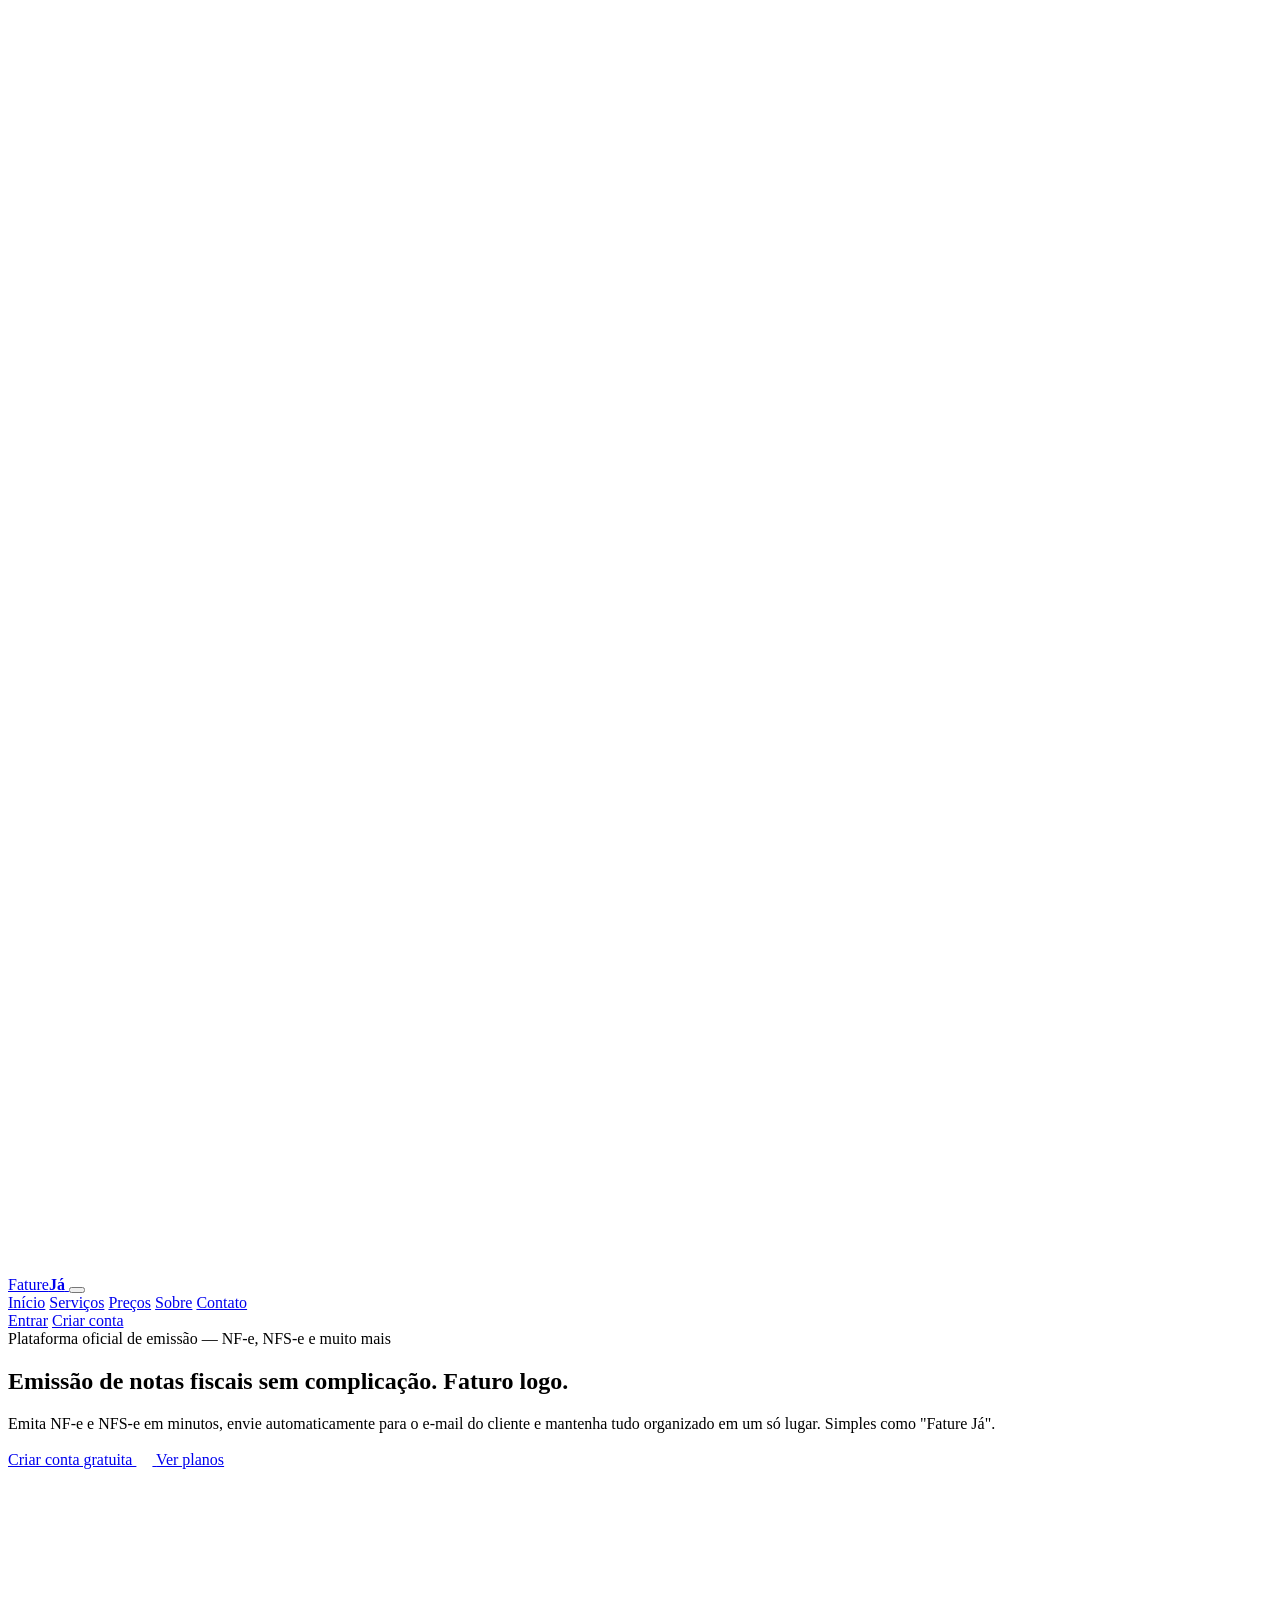
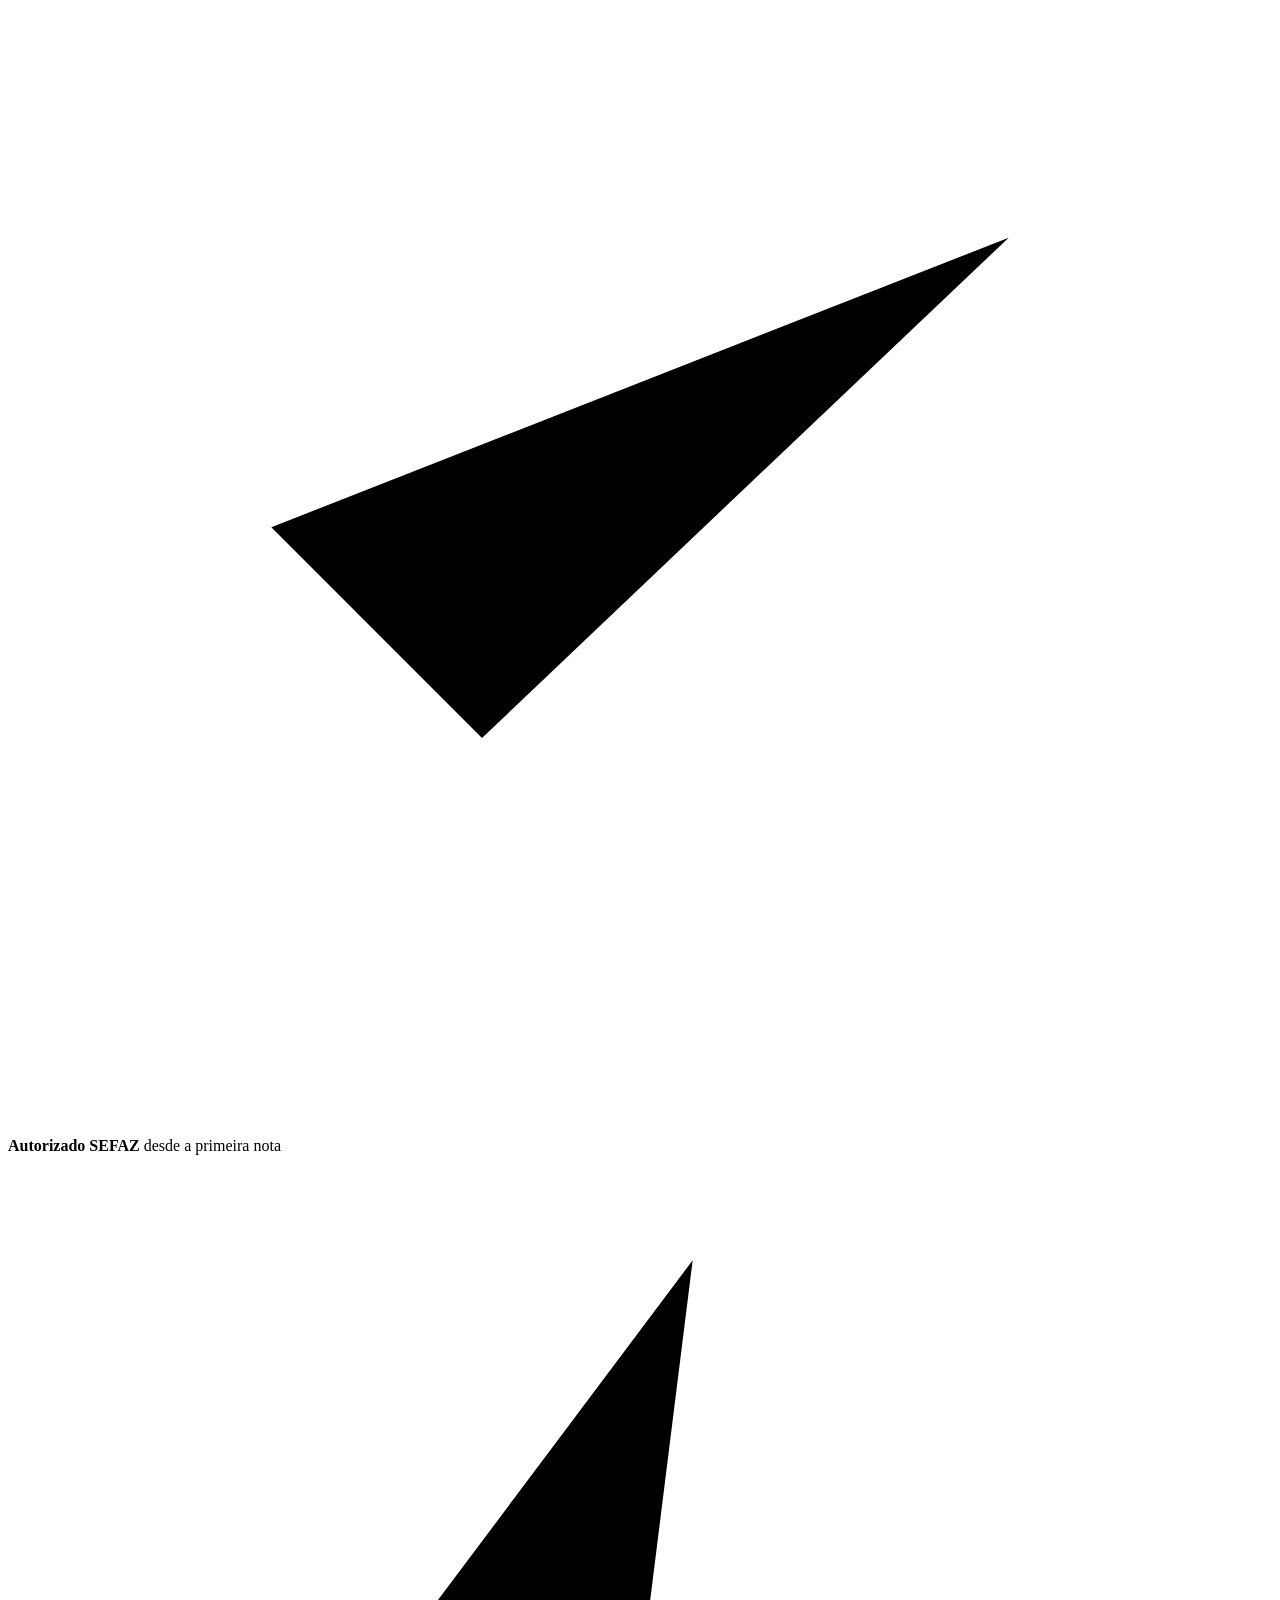
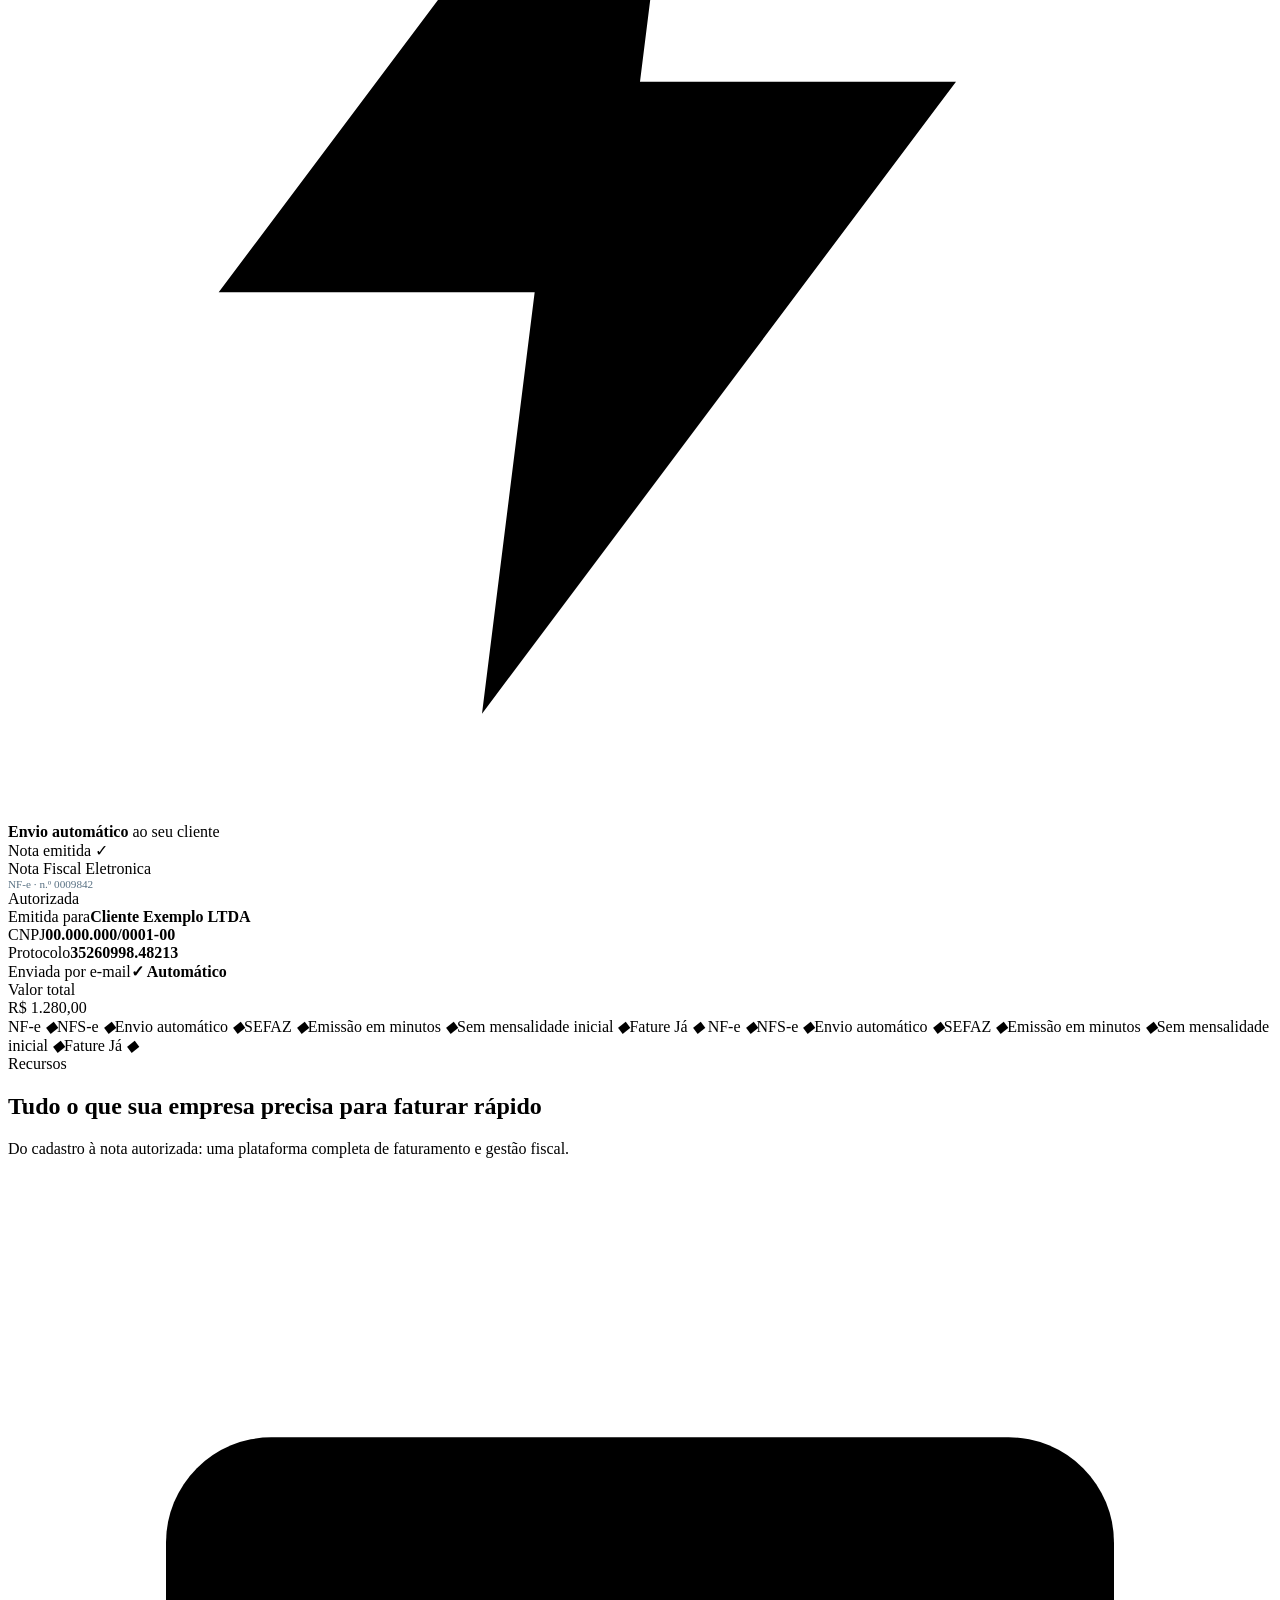
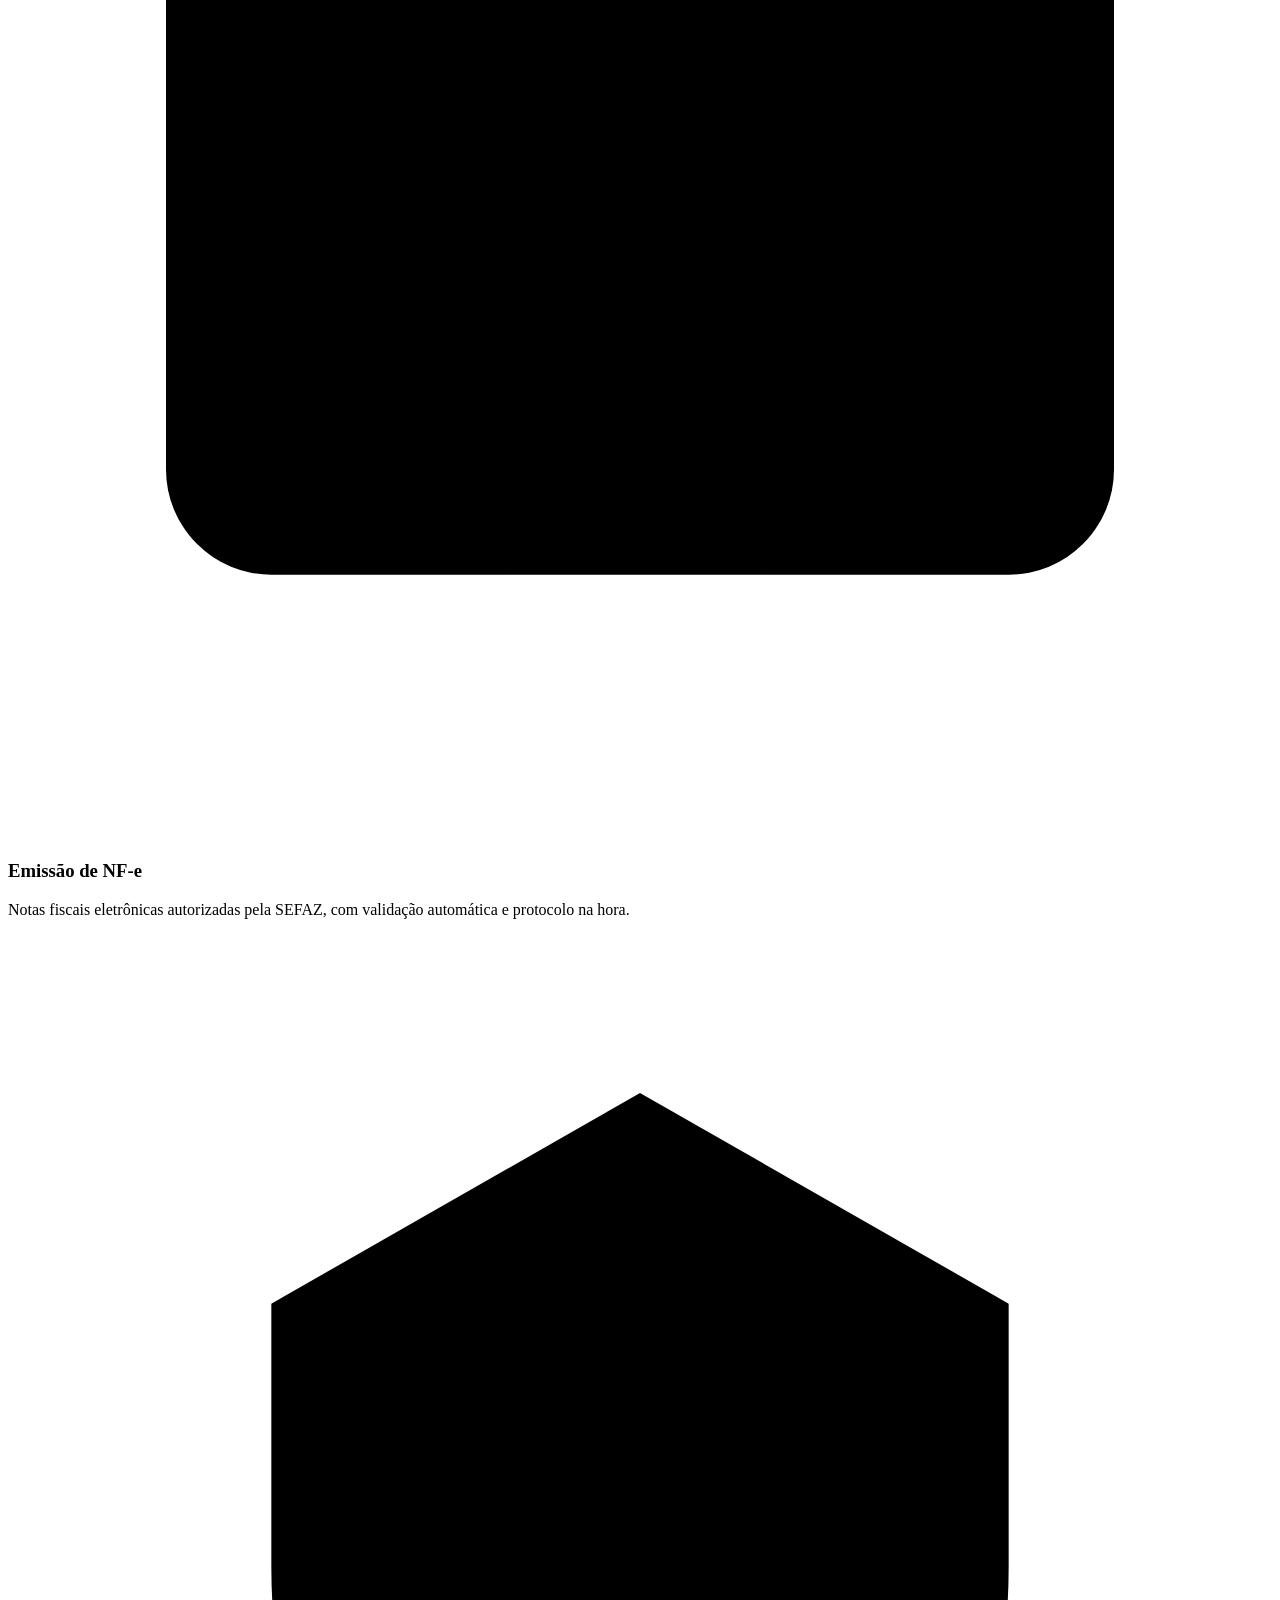
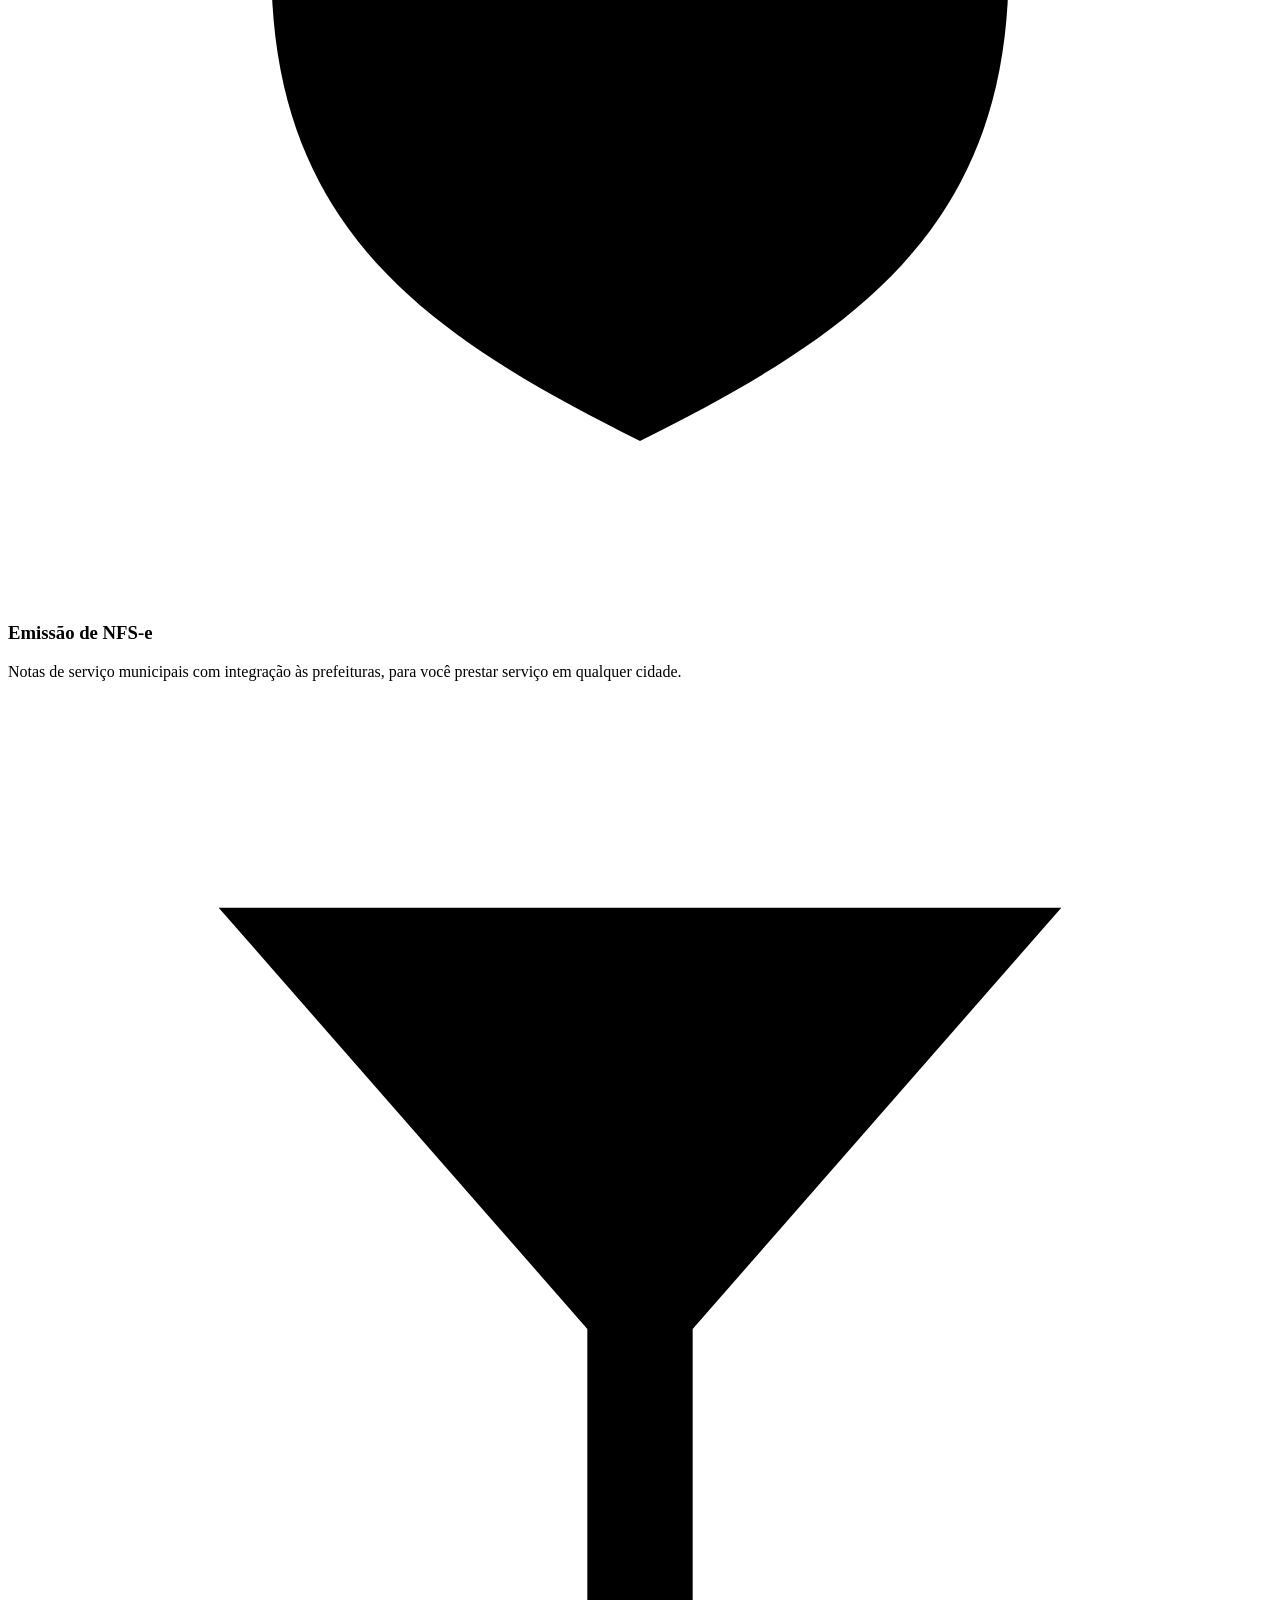
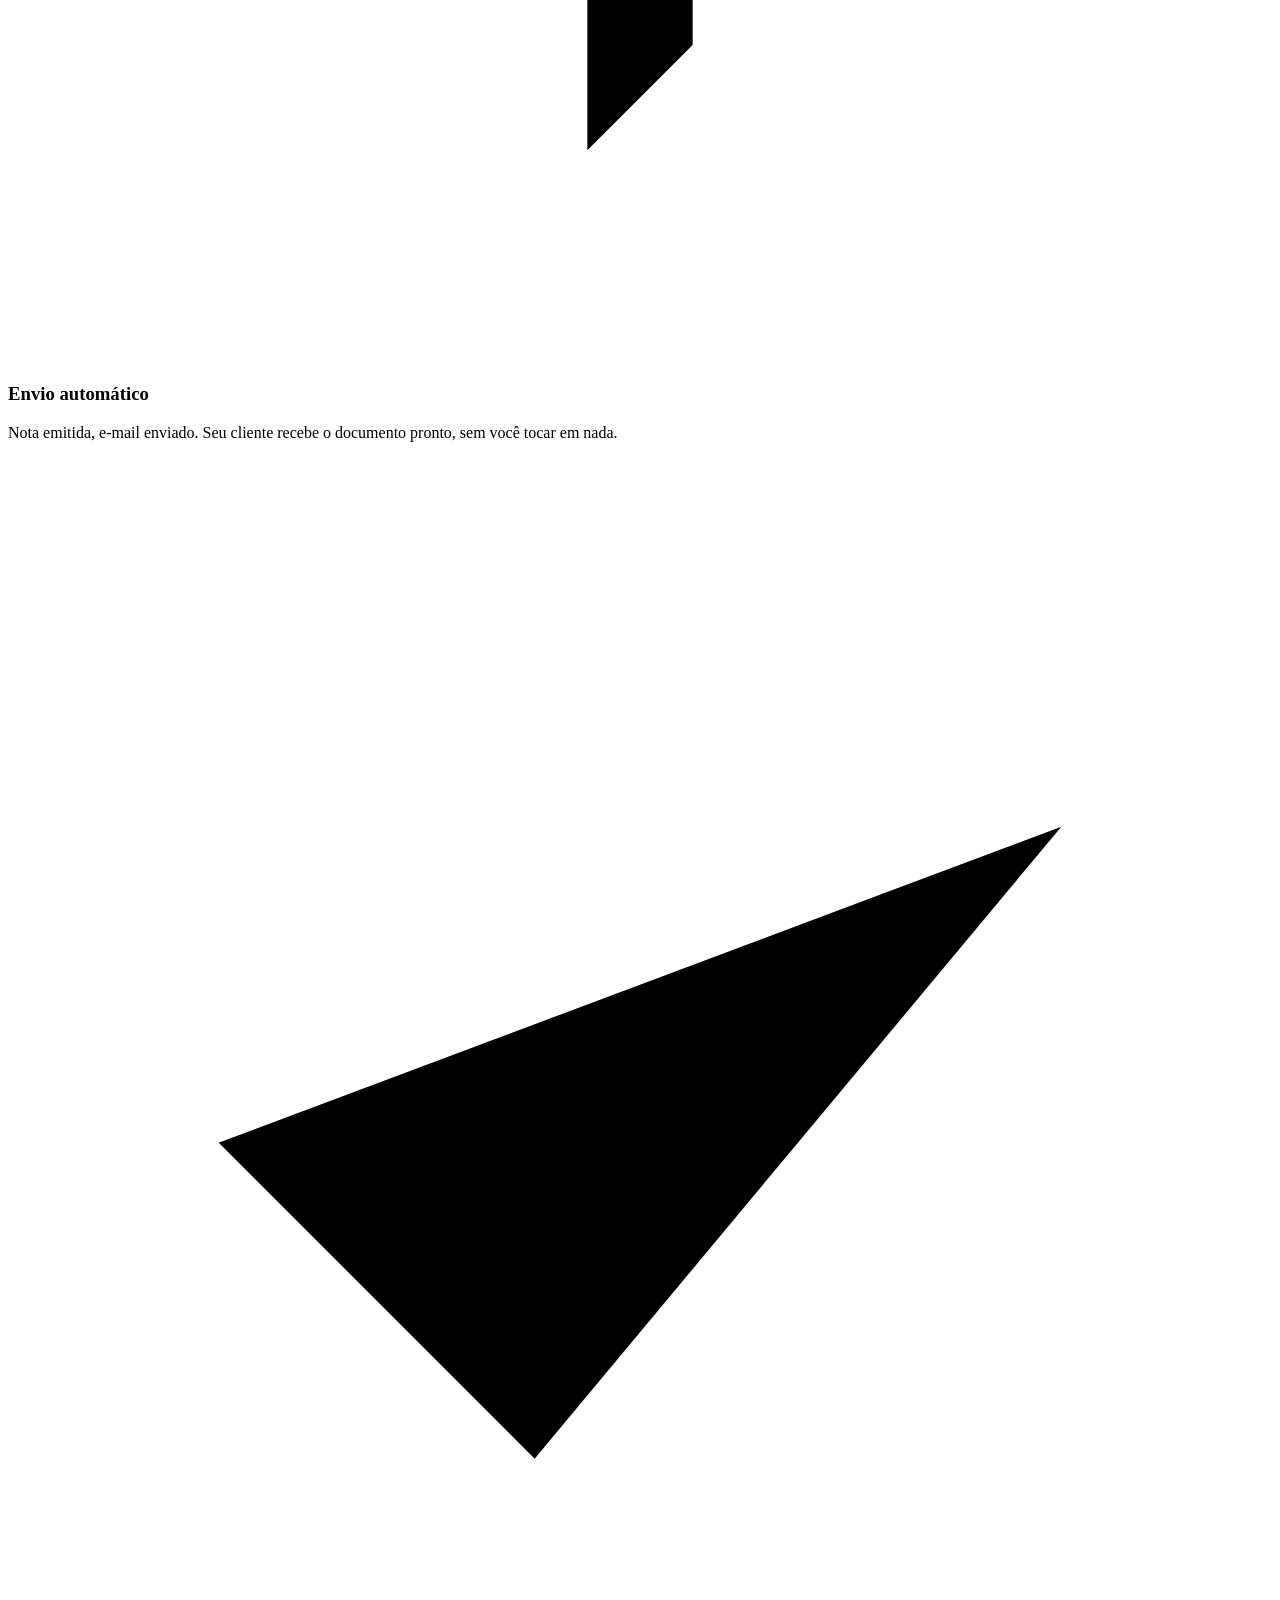
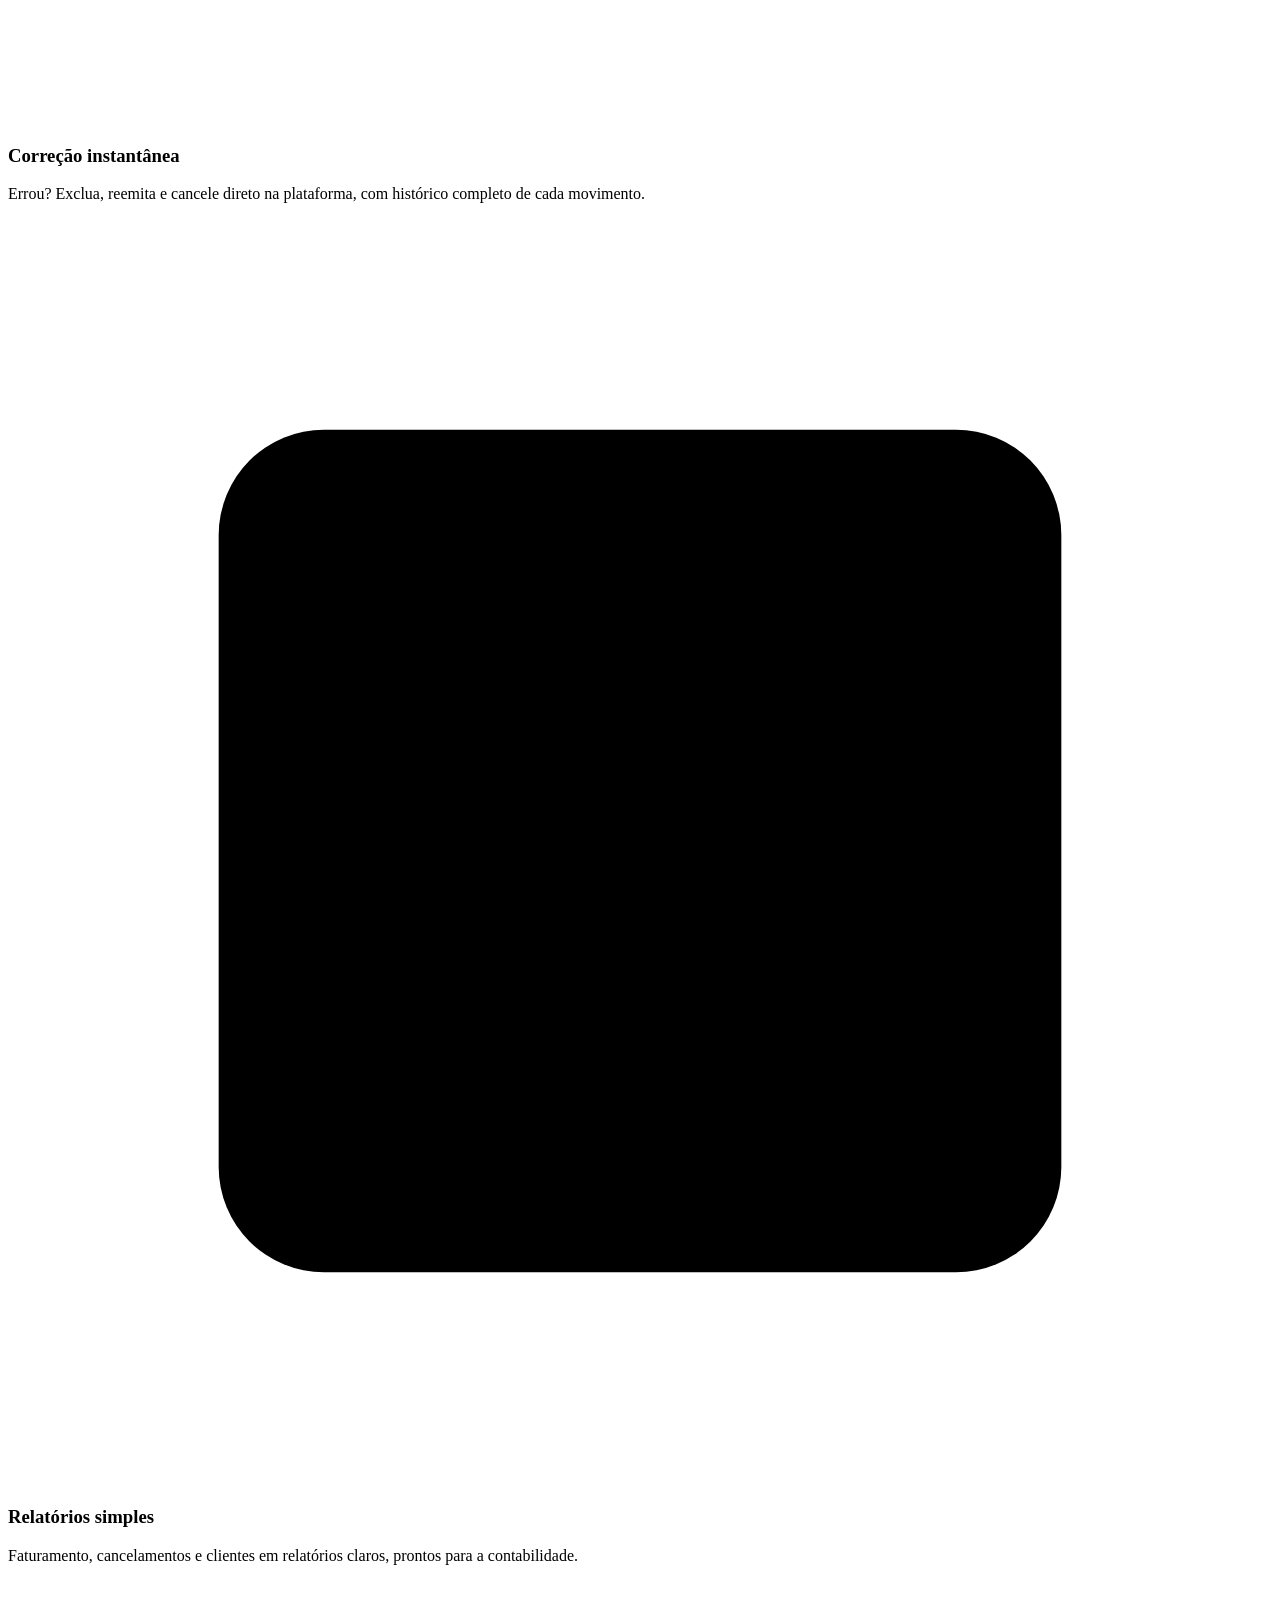
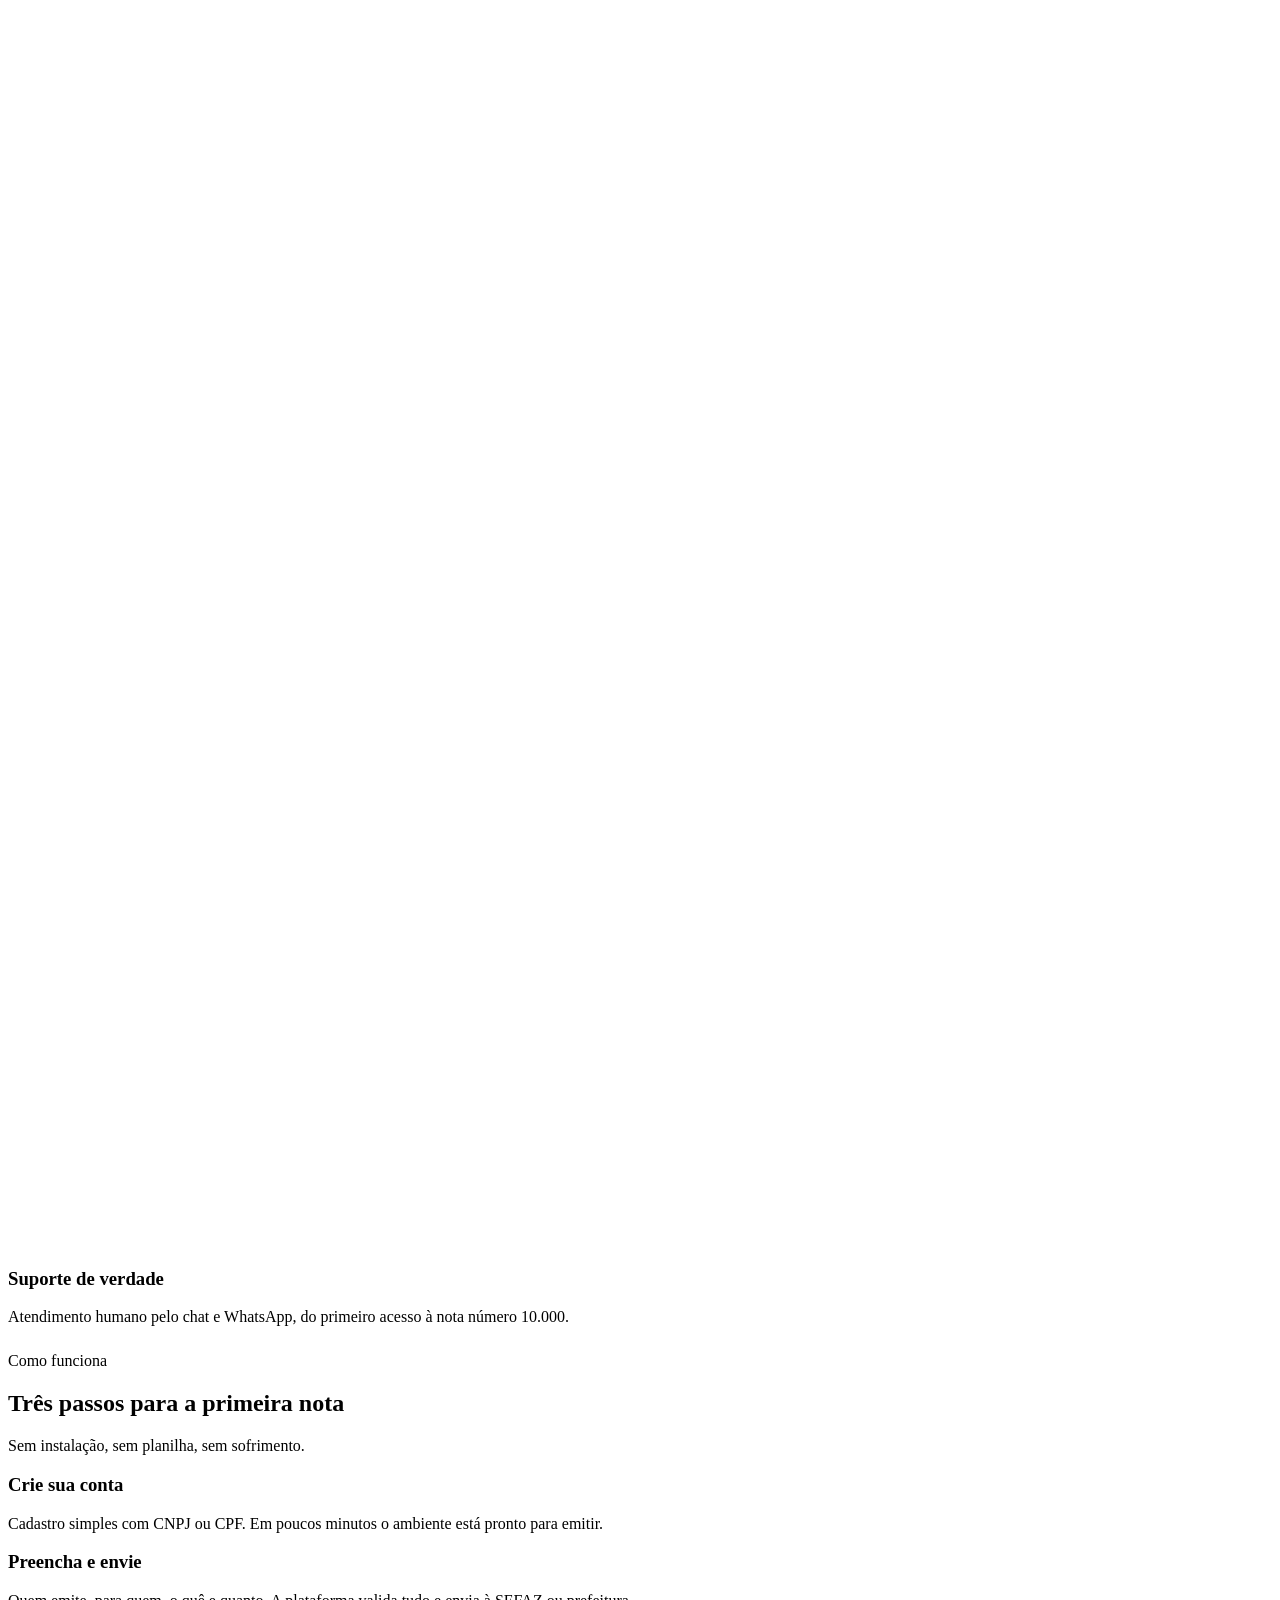
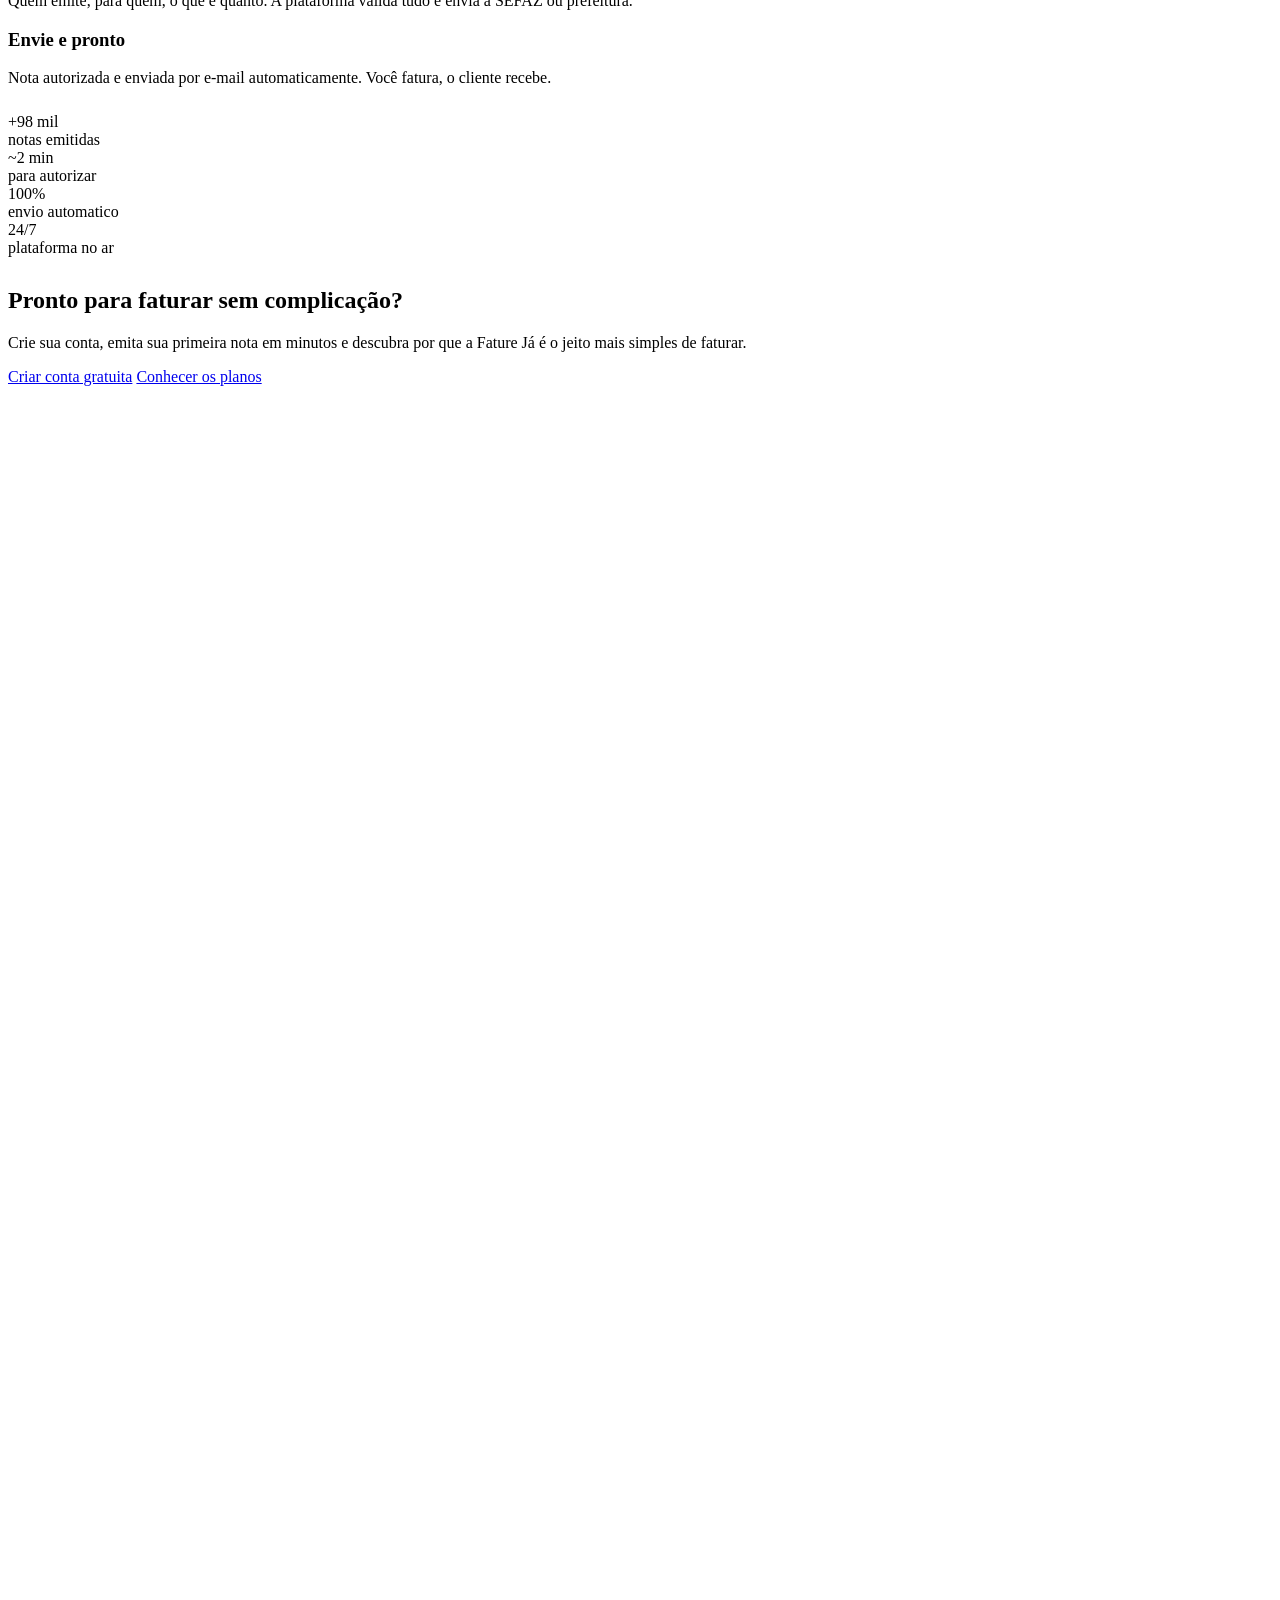
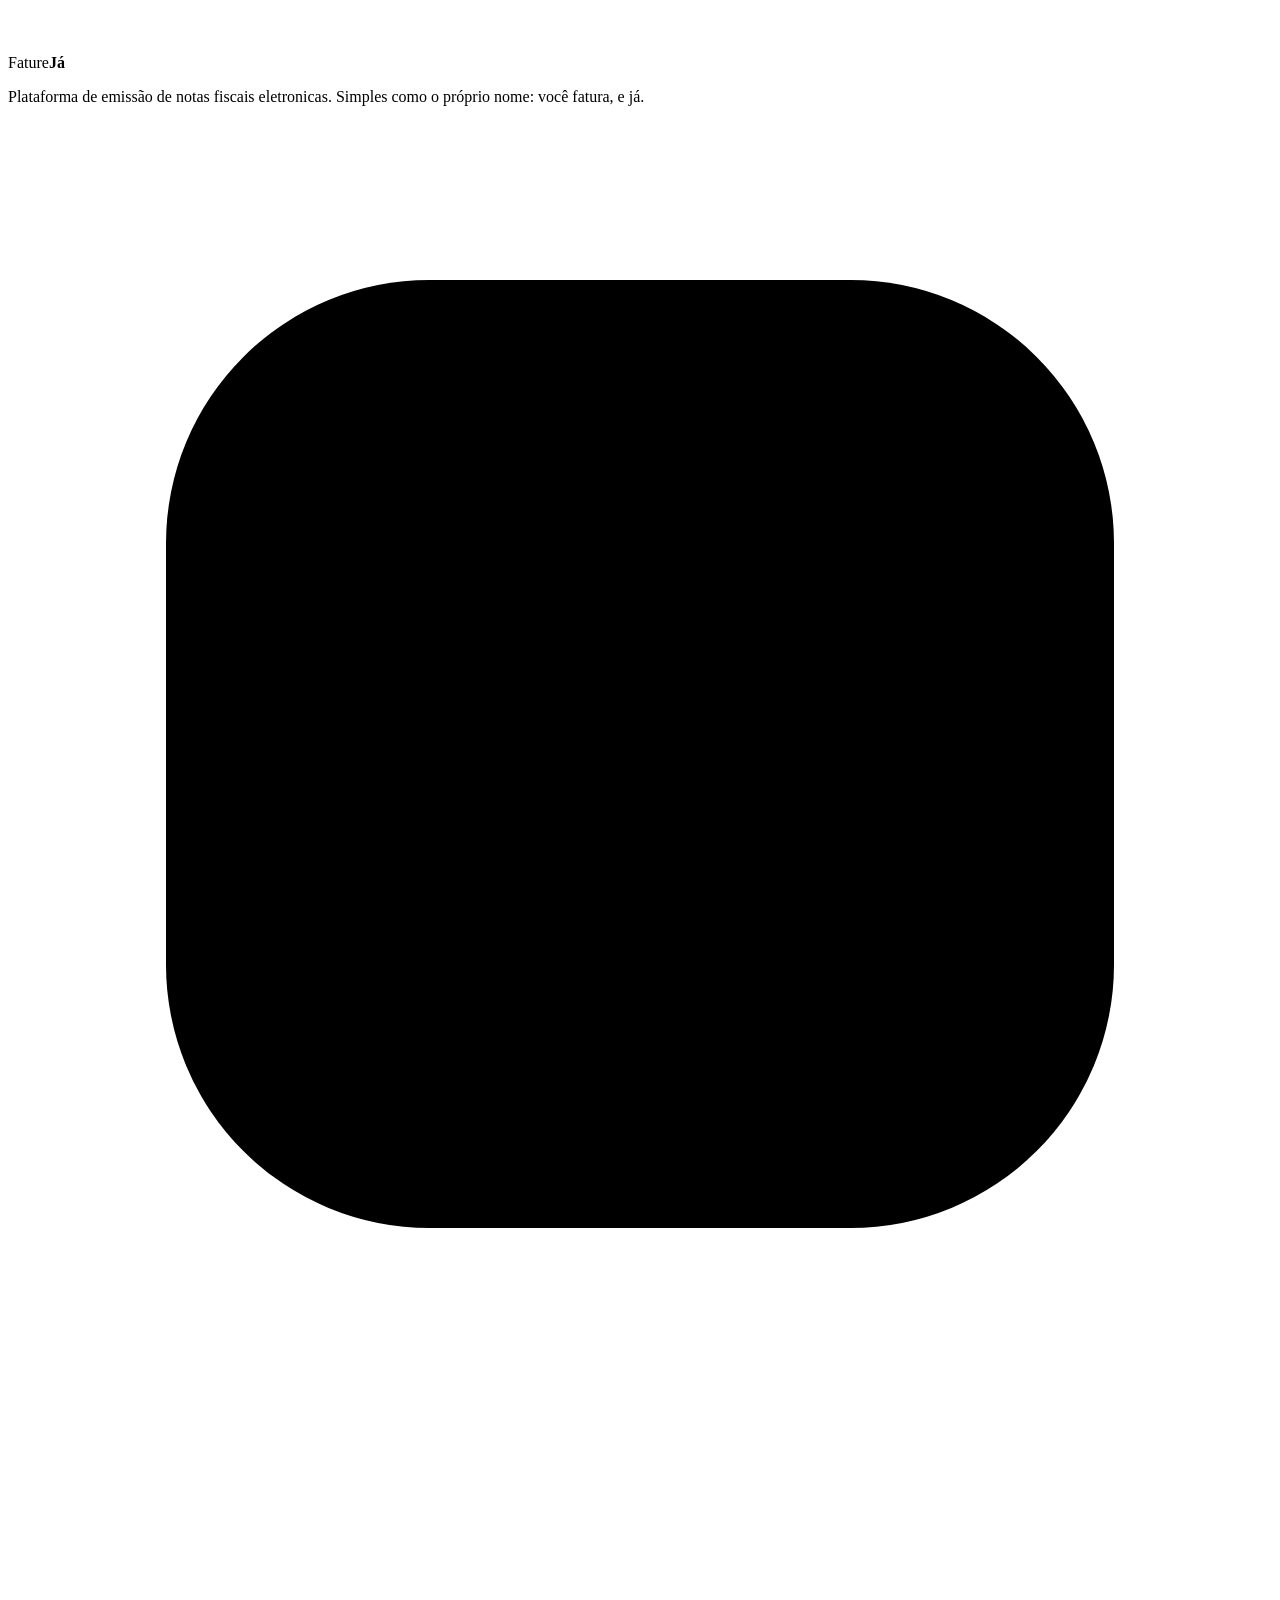
==== index.html @ c399cc91 "add: index.html" ====
<!DOCTYPE html>
<html lang="pt-BR">
<head>
<meta charset="UTF-8">
<meta name="viewport" content="width=device-width, initial-scale=1.0">
<meta name="description" content="Fature Já — emissão de notas fiscais (NF-e e NFS-e) rápida, segura e sem complicação. Conheça a plataforma.">
<title>Fature Já — Emissão de notas fiscais sem complicação</title>
<link rel="icon" href="data:image/svg+xml,%3Csvg xmlns='http://www.w3.org/2000/svg' viewBox='0 0 32 32'%3E%3Crect width='32' height='32' rx='8' fill='%23FF5C00'/%3E%3Cpath d='M9 11h14M9 16h10M9 21h14' stroke='white' stroke-width='2.6' stroke-linecap='round'/%3E%3C/svg%3E">
<link rel="stylesheet" href="css/style.css">
</head>
<body>

<header class="hdr">
  <div class="container">
    <a href="index.html" class="logo">
      <span class="mk">
        <svg viewBox="0 0 24 24" fill="none" stroke="#fff" stroke-width="2.4" stroke-linecap="round" stroke-linejoin="round"><path d="M9 5h10M9 10h10M9 15h6M5 5v4m0 0h3m-3 0H6M5 15h4M5 10v.01M5 15v4"/></svg>
      </span>
      Fature<b>Já</b>
    </a>
    <button class="burger" aria-label="Menu" aria-expanded="false"><span></span><span></span><span></span></button>
    <nav class="nav">
      <a class="lk active" href="index.html">Início</a>
      <a class="lk" href="servicos.html">Serviços</a>
      <a class="lk" href="precos.html">Preços</a>
      <a class="lk" href="sobre.html">Sobre</a>
      <a class="lk" href="contato.html">Contato</a>
      <div class="acts">
        <a class="btn ghost sm" href="https://fatureja.enotafiscaleletronica.com.br/fatureja/login" target="_blank" rel="noopener">Entrar</a>
        <a class="btn primary sm" href="contato.html">Criar conta</a>
      </div>
    </nav>
  </div>
</header>

<section class="hero">
  <div class="bg"></div>
  <div class="container">
    <div class="grid">
      <div class="tx rv on">
        <div class="pil"><i></i> Plataforma oficial de emissão — NF-e, NFS-e e muito mais</div>
        <h1>Emissão de notas fiscais <span>sem complicação</span>. <span class="or">Faturo logo.</span></h1>
        <p class="sub">Emita NF-e e NFS-e em minutos, envie automaticamente para o e-mail do cliente e mantenha tudo organizado em um só lugar. Simples como "Fature Já".</p>
        <div class="cta">
          <a class="btn primary" href="contato.html">Criar conta gratuita
            <svg width="16" height="16" viewBox="0 0 24 24" fill="none" stroke="#fff" stroke-width="2.4" stroke-linecap="round" stroke-linejoin="round"><path d="M5 12h14M13 6l6 6-6 6"/></svg>
          </a>
          <a class="btn ghost" href="precos.html">Ver planos</a>
        </div>
        <div class="mini">
          <div class="m"><svg viewBox="0 0 24 24"><path d="M5 12.5l4 4L19 7"/></svg><span><b>Autorizado SEFAZ</b> desde a primeira nota</span></div>
          <div class="m"><svg viewBox="0 0 24 24"><path d="M13 2L4 14h6l-1 8 9-12h-6z"/></svg><span><b>Envio automático</b> ao seu cliente</span></div>
        </div>
      </div>
      <div class="mock rv on">
        <div class="badge">Nota emitida ✓</div>
        <div class="card">
          <div class="chead">
            <div>
              <div class="tl">Nota Fiscal Eletronica</div>
              <div style="font-size:.7rem;color:#5A7284;">NF-e · n.º 0009842</div>
            </div>
            <div class="st">Autorizada</div>
          </div>
          <div class="row"><span>Emitida para</span><b>Cliente Exemplo LTDA</b></div>
          <div class="row"><span>CNPJ</span><b>00.000.000/0001-00</b></div>
          <div class="row"><span>Protocolo</span><b>35260998.48213</b></div>
          <div class="row"><span>Enviada por e-mail</span><b>✓ Automático</b></div>
          <div class="price">
            <div class="lb">Valor total</div>
            <div class="vl">R$ 1.280,00</div>
          </div>
          <div class="qr"><div class="g1"></div></div>
        </div>
      </div>
    </div>
  </div>
</section>

<div class="mq"><div class="in">
  <span>NF-e <em>◆</em></span><span>NFS-e <em>◆</em></span><span>Envio automático <em>◆</em></span><span>SEFAZ <em>◆</em></span><span>Emissão em minutos <em>◆</em></span><span>Sem mensalidade inicial <em>◆</em></span><span>Fature Já <em>◆</em></span>
  <span>NF-e <em>◆</em></span><span>NFS-e <em>◆</em></span><span>Envio automático <em>◆</em></span><span>SEFAZ <em>◆</em></span><span>Emissão em minutos <em>◆</em></span><span>Sem mensalidade inicial <em>◆</em></span><span>Fature Já <em>◆</em></span>
</div></div>

<div class="sec">
  <div class="container">
    <div class="head rv">
      <div class="lab">Recursos</div>
      <h2>Tudo o que sua empresa precisa para <span style="color:var(--blue)">faturar rápido</span></h2>
      <p>Do cadastro à nota autorizada: uma plataforma completa de faturamento e gestão fiscal.</p>
    </div>
    <div class="feat">
      <div class="f rv"><div class="ic"><svg viewBox="0 0 24 24"><rect x="3" y="5" width="18" height="14" rx="2"/><path d="M3 10h18M8 15h4"/></svg></div><h3>Emissão de NF-e</h3><p>Notas fiscais eletrônicas autorizadas pela SEFAZ, com validação automática e protocolo na hora.</p></div>
      <div class="f rv"><div class="ic"><svg viewBox="0 0 24 24"><path d="M12 3l7 4v5c0 5-3 7-7 9-4-2-7-4-7-9V7z"/><path d="M9.5 12l2 2 3-3.5"/></svg></div><h3>Emissão de NFS-e</h3><p>Notas de serviço municipais com integração às prefeituras, para você prestar serviço em qualquer cidade.</p></div>
      <div class="f rv"><div class="ic"><svg viewBox="0 0 24 24"><path d="M4 4h16l-7 8v6l-2 2v-8z"/></svg></div><h3>Envio automático</h3><p>Nota emitida, e-mail enviado. Seu cliente recebe o documento pronto, sem você tocar em nada.</p></div>
      <div class="f rv"><div class="ic"><svg viewBox="0 0 24 24"><path d="M4 13l6 6L20 7"/></svg></div><h3>Correção instantânea</h3><p>Errou? Exclua, reemita e cancele direto na plataforma, com histórico completo de cada movimento.</p></div>
      <div class="f rv"><div class="ic"><svg viewBox="0 0 24 24"><rect x="4" y="4" width="16" height="16" rx="2"/><path d="M4 10h16M10 4v6m4-6v6"/></svg></div><h3>Relatórios simples</h3><p>Faturamento, cancelamentos e clientes em relatórios claros, prontos para a contabilidade.</p></div>
      <div class="f rv"><div class="ic"><svg viewBox="0 0 24 24"><path d="M4 5h16M4 12h16M4 19h10"/></svg></div><h3>Suporte de verdade</h3><p>Atendimento humano pelo chat e WhatsApp, do primeiro acesso à nota número 10.000.</p></div>
    </div>
  </div>
</div>

<div class="sec" style="padding-top:10px">
  <div class="container">
    <div class="head rv">
      <div class="lab">Como funciona</div>
      <h2>Três passos para a primeira nota</h2>
      <p>Sem instalação, sem planilha, sem sofrimento.</p>
    </div>
    <div class="steps">
      <div class="step rv"><div class="num"><b></b></div><h3>Crie sua conta</h3><p>Cadastro simples com CNPJ ou CPF. Em poucos minutos o ambiente está pronto para emitir.</p></div>
      <div class="step rv"><div class="num"><b></b></div><h3>Preencha e envie</h3><p>Quem emite, para quem, o quê e quanto. A plataforma valida tudo e envia à SEFAZ ou prefeitura.</p></div>
      <div class="step rv"><div class="num"><b></b></div><h3>Envie e pronto</h3><p>Nota autorizada e enviada por e-mail automaticamente. Você fatura, o cliente recebe.</p></div>
    </div>
  </div>
</div>

<div class="sec" style="padding-top:10px">
  <div class="container">
    <div class="stats rv">
      <div><div class="v">+98 mil</div><div class="k">notas emitidas</div></div>
      <div><div class="v">~2 min</div><div class="k">para autorizar</div></div>
      <div><div class="v">100%</div><div class="k">envio automatico</div></div>
      <div><div class="v">24/7</div><div class="k">plataforma no ar</div></div>
    </div>
  </div>
</div>

<div class="sec" style="padding-top:10px">
  <div class="container">
    <div class="ctab rv">
      <h2>Pronto para <span style="color:var(--orange)">faturar</span> sem complicação?</h2>
      <p>Crie sua conta, emita sua primeira nota em minutos e descubra por que a Fature Já é o jeito mais simples de faturar.</p>
      <div class="cta">
        <a class="btn primary" href="contato.html">Criar conta gratuita</a>
        <a class="btn blue" href="precos.html">Conhecer os planos</a>
      </div>
    </div>
  </div>
</div>

<footer class="ftr">
  <div class="container">
    <div class="top">
      <div class="brand">
        <div class="logo"><span class="mk"><svg viewBox="0 0 24 24" fill="none" stroke="#fff" stroke-width="2.4" stroke-linecap="round" stroke-linejoin="round"><path d="M9 5h10M9 10h10M9 15h6M5 5v4m0 0h3m-3 0H6M5 15h4M5 10v.01M5 15v4"/></svg></span>Fature<b>Já</b></div>
        <p>Plataforma de emissão de notas fiscais eletronicas. Simples como o próprio nome: você fatura, e já.</p>
        <div class="rs">
          <a href="#" aria-label="Instagram"><svg viewBox="0 0 24 24"><rect x="3" y="3" width="18" height="18" rx="5"/><circle cx="12" cy="12" r="4"/><circle cx="17.2" cy="6.8" r="1.2"/></svg></a>
          <a href="#" aria-label="Facebook"><svg viewBox="0 0 24 24"><path d="M14 8h3V5h-3c-2 0-3 1.5-3 3v2H8v3h3v8h3v-8h3l1-3h-4V8z"/></svg></a>
          <a href="#" aria-label="LinkedIn"><svg viewBox="0 0 24 24"><path d="M6 9H3v12h3zM4.5 3a1.8 1.8 0 100 3.6 1.8 1.8 0 000-3.6zM21 13.5c0-3-2-5-4.5-5-1.5 0-2.5.7-3 1.5V9h-3v12h3v-6c0-1.3.9-2.3 2.2-2.3s2.3 1 2.3 2.3v6h3z"/></svg></a>
          <a href="#" aria-label="WhatsApp"><svg viewBox="0 0 24 24"><path d="M12 2A10 10 0 002 12c0 1.9.5 3.7 1.5 5.3L2 22l4.9-1.3A10 10 0 0012 22a10 10 0 000-20zm0 18.2c-1.7 0-3.3-.5-4.7-1.4l-.3-.2-2.9.8.8-2.8-.3-.3A8.2 8.2 0 1112 20.2zm4.6-6.1c-.3-.1-1.5-.7-1.7-.8s-.4-.1-.6.1-.7.8-.8 1-.3.2-.6.1a6.8 6.8 0 01-2-1.2 7.6 7.6 0 01-1.4-1.7c-.1-.3 0-.5.1-.6l.4-.5c.1-.2.2-.3.3-.5s0-.4 0-.5l-.8-1.8c-.2-.5-.4-.4-.6-.4h-.5c-.2 0-.5.1-.7.3s-1 .9-1 2.3A10 10 0 0013 16.6c2 .9 2.7.6 3.2.5a2.6 2.6 0 001.8-1.5 2 2 0 00.1-1.5z"/></svg></a>
        </div>
      </div>
      <div class="col">
        <h5>Plataforma</h5>
        <a href="servicos.html">Emissão de NF-e</a>
        <a href="servicos.html">Emissão de NFS-e</a>
        <a href="servicos.html">Envio automático</a>
        <a href="precos.html">Planos e preços</a>
      </div>
      <div class="col">
        <h5>Empresa</h5>
        <a href="sobre.html">Sobre a Fature Já</a>
        <a href="sobre.html">Missão e valores</a>
        <a href="contato.html">Fale conosco</a>
        <a href="https://fatureja.enotafiscaleletronica.com.br/fatureja/login" target="_blank" rel="noopener">Acessar sistema</a>
      </div>
      <div class="col">
        <h5>Contato</h5>
        <a href="contato.html">Suporte e atendimento</a>
        <a href="contato.html">Chat e WhatsApp</a>
        <a href="contato.html">Criar conta gratuita</a>
        <a href="contato.html">Dúvidas frequentes</a>
      </div>
    </div>
    <div class="bar">
      <span>© 2026 Fature Já · Emissão de notas fiscais eletrônicas</span>
      <span>Site institucional · conteúdo ilustrativo</span>
    </div>
  </div>
</footer>

<script src="js/main.js"></script>
</body>
</html>
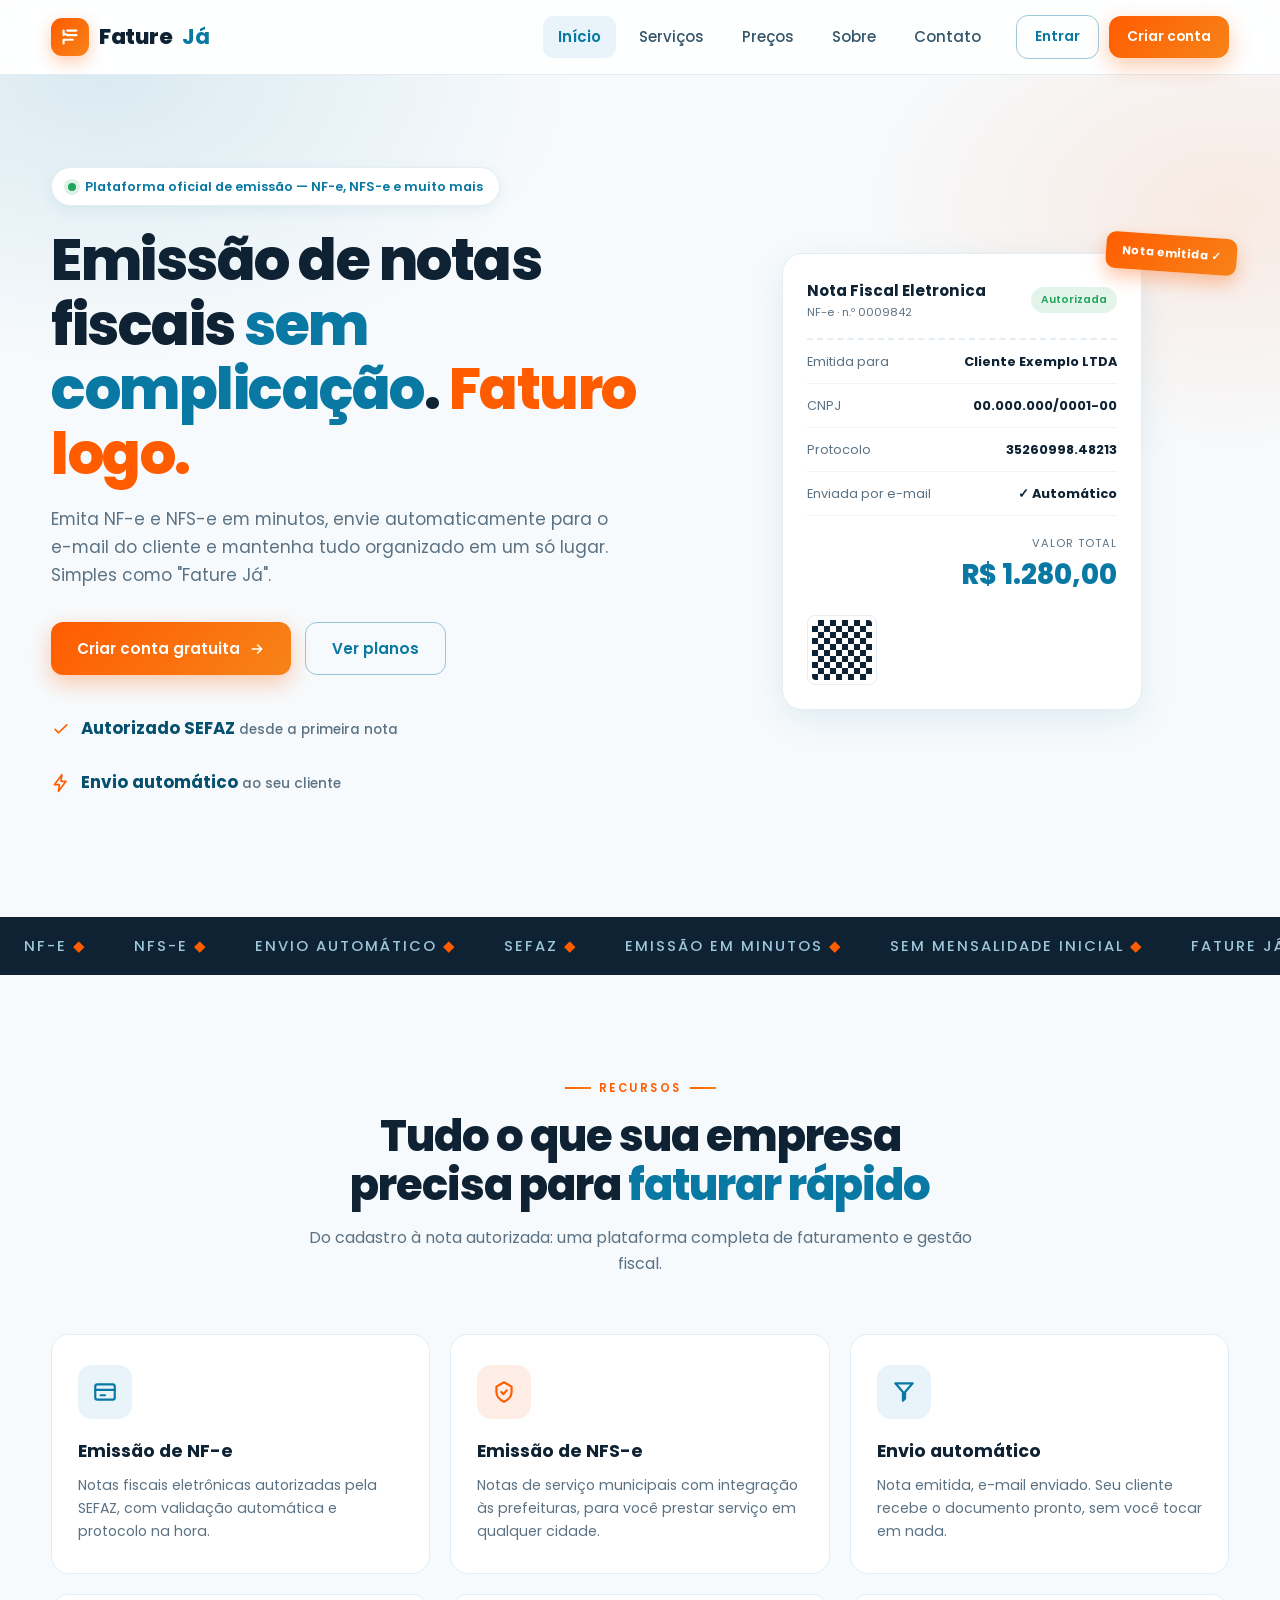
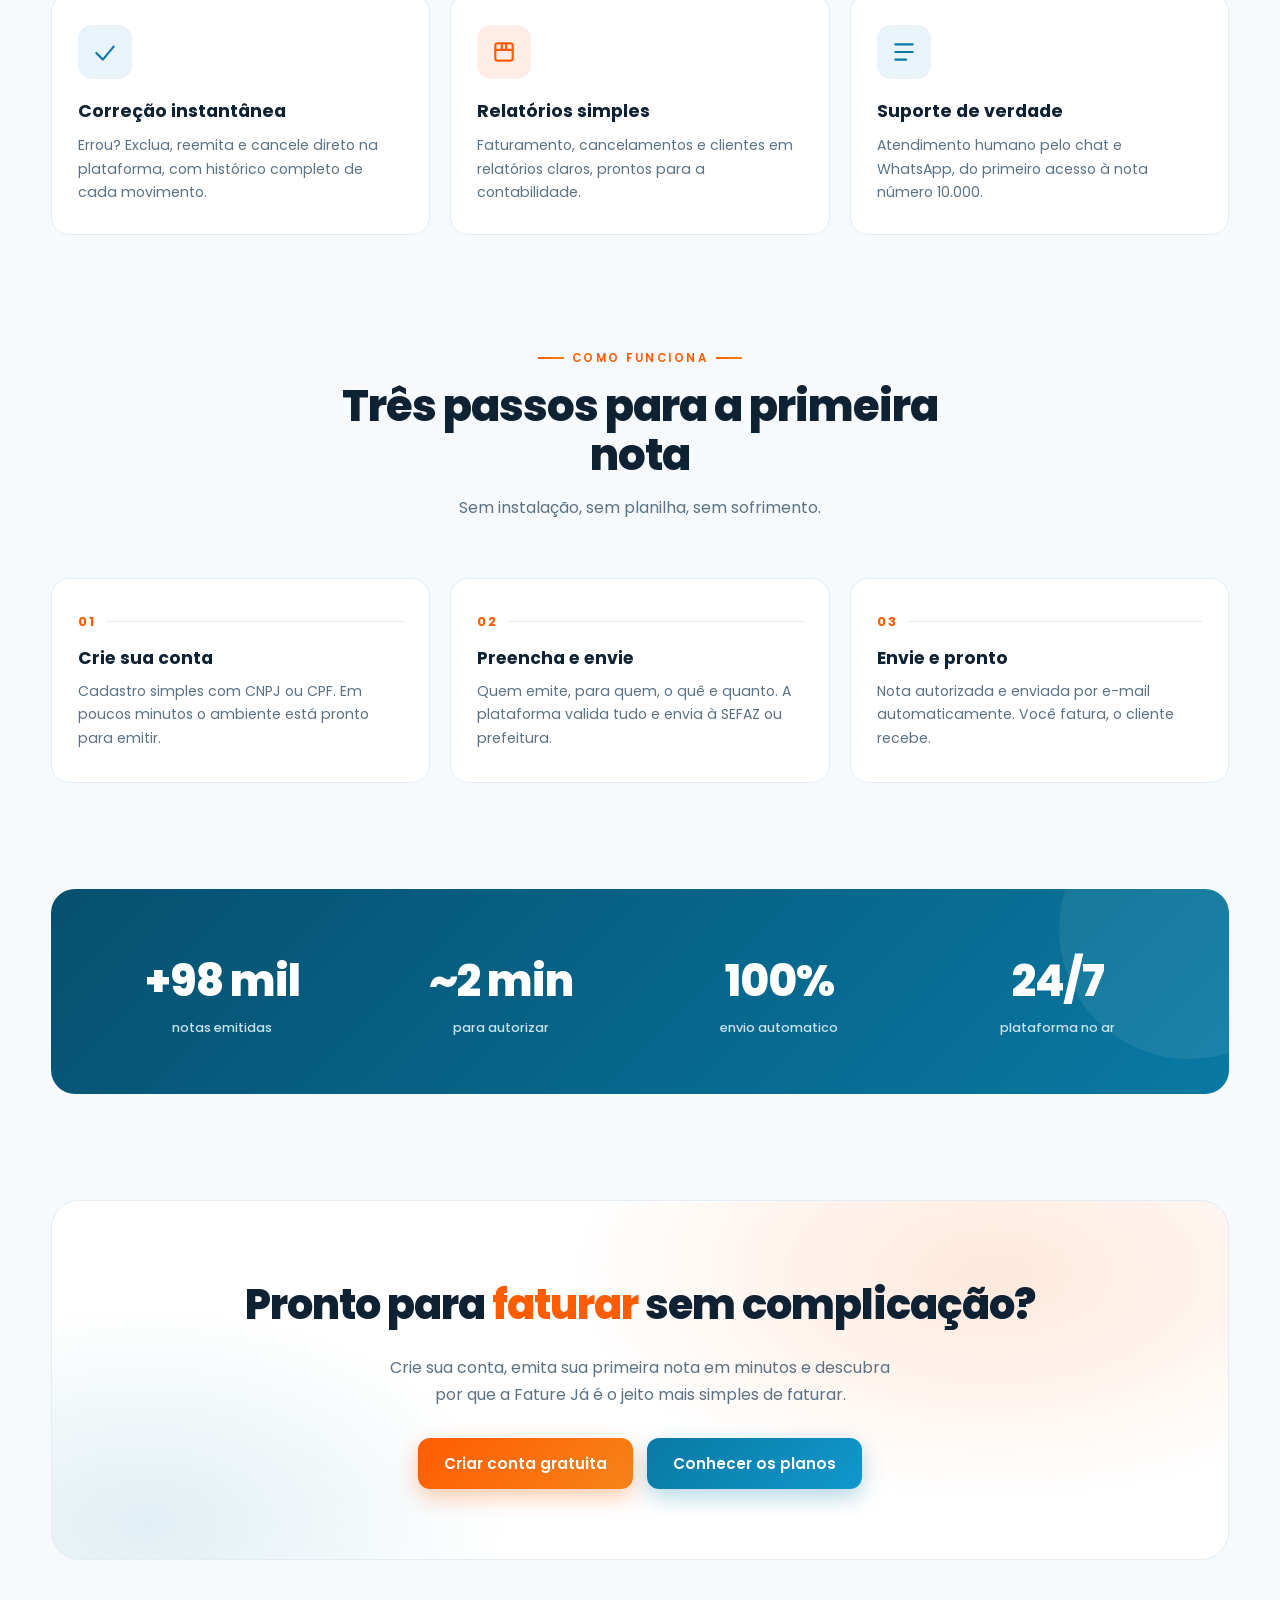
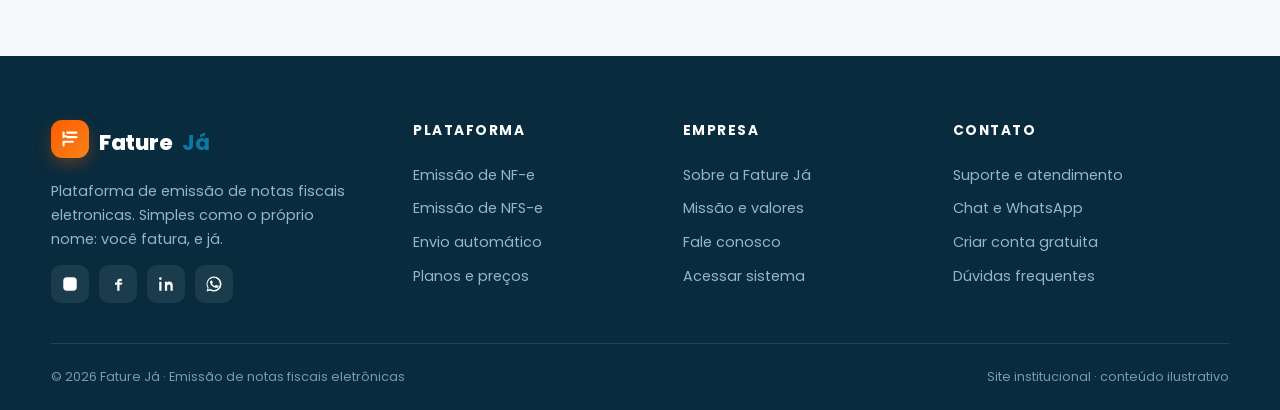
==== commit bec17e9c: "Update CTA links → index.html" ====
--- a/index.html
+++ b/index.html
@@ -26,8 +26,8 @@
       <a class="lk" href="sobre.html">Sobre</a>
       <a class="lk" href="contato.html">Contato</a>
       <div class="acts">
-        <a class="btn ghost sm" href="https://fatureja.enotafiscaleletronica.com.br/fatureja/login" target="_blank" rel="noopener">Entrar</a>
-        <a class="btn primary sm" href="contato.html">Criar conta</a>
+        <a class="btn ghost sm" href="https://fatureja.enotafiscaleletronica.com.br/fatureja" target="_blank" rel="noopener">Entrar</a>
+        <a class="btn primary sm" href="https://fatureja.enotafiscaleletronica.com.br/fatureja">Criar conta</a>
       </div>
     </nav>
   </div>
@@ -42,7 +42,7 @@
         <h1>Emissão de notas fiscais <span>sem complicação</span>. <span class="or">Faturo logo.</span></h1>
         <p class="sub">Emita NF-e e NFS-e em minutos, envie automaticamente para o e-mail do cliente e mantenha tudo organizado em um só lugar. Simples como "Fature Já".</p>
         <div class="cta">
-          <a class="btn primary" href="contato.html">Criar conta gratuita
+          <a class="btn primary" href="https://fatureja.enotafiscaleletronica.com.br/fatureja">Criar conta gratuita
             <svg width="16" height="16" viewBox="0 0 24 24" fill="none" stroke="#fff" stroke-width="2.4" stroke-linecap="round" stroke-linejoin="round"><path d="M5 12h14M13 6l6 6-6 6"/></svg>
           </a>
           <a class="btn ghost" href="precos.html">Ver planos</a>
@@ -132,7 +132,7 @@
       <h2>Pronto para <span style="color:var(--orange)">faturar</span> sem complicação?</h2>
       <p>Crie sua conta, emita sua primeira nota em minutos e descubra por que a Fature Já é o jeito mais simples de faturar.</p>
       <div class="cta">
-        <a class="btn primary" href="contato.html">Criar conta gratuita</a>
+        <a class="btn primary" href="https://fatureja.enotafiscaleletronica.com.br/fatureja">Criar conta gratuita</a>
         <a class="btn blue" href="precos.html">Conhecer os planos</a>
       </div>
     </div>
@@ -164,13 +164,13 @@
         <a href="sobre.html">Sobre a Fature Já</a>
         <a href="sobre.html">Missão e valores</a>
         <a href="contato.html">Fale conosco</a>
-        <a href="https://fatureja.enotafiscaleletronica.com.br/fatureja/login" target="_blank" rel="noopener">Acessar sistema</a>
+        <a href="https://fatureja.enotafiscaleletronica.com.br/fatureja" target="_blank" rel="noopener">Acessar sistema</a>
       </div>
       <div class="col">
         <h5>Contato</h5>
         <a href="contato.html">Suporte e atendimento</a>
         <a href="contato.html">Chat e WhatsApp</a>
-        <a href="contato.html">Criar conta gratuita</a>
+        <a href="https://fatureja.enotafiscaleletronica.com.br/fatureja">Criar conta gratuita</a>
         <a href="contato.html">Dúvidas frequentes</a>
       </div>
     </div>
--- a/css/style.css
+++ b/css/style.css
@@ -0,0 +1,265 @@
+/* ===== Fature Já — Design System ===== */
+@import url('https://fonts.googleapis.com/css2?family=Poppins:wght@300;400;500;600;700;800&display=swap');
+
+:root{
+  --blue:#0979A3;
+  --blue-deep:#06506F;
+  --blue-2:#1098CC;
+  --blue-tint:#E8F4FA;
+  --orange:#FF5C00;
+  --orange-2:#F78319;
+  --orange-grad:linear-gradient(135deg,#FF5C00 0%,#F78319 100%);
+  --ink:#0E2233;
+  --mut:#5A7284;
+  --bg:#F7FAFC;
+  --card:#FFFFFF;
+  --line:#E3EDF3;
+  --ok:#1FA45A;
+  --radius:18px;
+  --shadow:0 10px 34px rgba(9,121,163,.10);
+  --shadow-sm:0 4px 14px rgba(9,121,163,.08);
+}
+*{margin:0;padding:0;box-sizing:border-box}
+html{scroll-behavior:smooth}
+body{font-family:'Poppins',sans-serif;background:var(--bg);color:var(--ink);line-height:1.65;-webkit-font-smoothing:antialiased}
+img{max-width:100%;display:block}
+a{text-decoration:none;color:inherit}
+ul{list-style:none}
+.container{width:min(1180px,92%);margin:0 auto}
+
+/* ===== Reveal ===== */
+.rv{opacity:0;transform:translateY(22px);transition:opacity .8s ease,transform .8s cubic-bezier(.16,1,.3,1)}
+.rv.on{opacity:1;transform:none}
+
+/* ===== Buttons ===== */
+.btn{display:inline-flex;align-items:center;gap:9px;font-weight:600;font-size:.95rem;padding:13px 26px;border-radius:12px;border:0;cursor:pointer;transition:transform .2s ease,box-shadow .2s ease,background .2s ease;font-family:'Poppins',sans-serif}
+.btn:active{transform:scale(.98)}
+.btn.primary{background:var(--orange-grad);color:#fff;box-shadow:0 8px 22px rgba(255,92,0,.32)}
+.btn.primary:hover{transform:translateY(-2px);box-shadow:0 12px 28px rgba(255,92,0,.4)}
+.btn.blue{background:linear-gradient(135deg,var(--blue),var(--blue-2));color:#fff;box-shadow:0 8px 22px rgba(9,121,163,.3)}
+.btn.blue:hover{transform:translateY(-2px);box-shadow:0 12px 28px rgba(9,121,163,.38)}
+.btn.ghost{background:transparent;color:var(--blue);border:1.6px solid rgba(9,121,163,.4)}
+.btn.ghost:hover{background:var(--blue-tint)}
+.btn.light{background:#fff;color:var(--blue-deep);box-shadow:var(--shadow-sm)}
+.btn.light:hover{transform:translateY(-2px)}
+.btn.sm{padding:10px 18px;font-size:.86rem}
+
+/* ===== Header / Nav ===== */
+.hdr{position:sticky;top:0;z-index:60;background:rgba(255,255,255,.86);backdrop-filter:blur(12px);border-bottom:1px solid var(--line)}
+.hdr .container{display:flex;align-items:center;justify-content:space-between;height:74px}
+.logo{font-weight:800;font-size:1.35rem;letter-spacing:-.5px;color:var(--ink);display:flex;align-items:center;gap:10px}
+.logo .mk{width:38px;height:38px;border-radius:11px;background:var(--orange-grad);display:grid;place-items:center;box-shadow:0 6px 16px rgba(255,92,0,.3)}
+.logo .mk svg{width:22px;height:22px}
+.logo b{color:var(--blue)}
+.logo .j{color:var(--orange)}
+.nav{display:flex;align-items:center;gap:8px}
+.nav a.lk{padding:9px 15px;border-radius:10px;font-size:.94rem;font-weight:500;color:#35566B;transition:background .2s ease,color .2s ease}
+.nav a.lk:hover{background:var(--blue-tint);color:var(--blue)}
+.nav a.lk.active{color:var(--blue);background:var(--blue-tint);font-weight:600}
+.nav .acts{display:flex;align-items:center;gap:10px;margin-left:12px}
+.burger{display:none;background:none;border:0;width:42px;height:42px;border-radius:10px;cursor:pointer}
+.burger span{display:block;width:24px;height:2.4px;background:var(--ink);margin:5px auto;border-radius:3px;transition:.3s}
+body.nav-open .burger span:nth-child(1){transform:translateY(7.4px) rotate(45deg)}
+body.nav-open .burger span:nth-child(2){opacity:0}
+body.nav-open .burger span:nth-child(3){transform:translateY(-7.4px) rotate(-45deg)}
+
+/* ===== Footer ===== */
+.ftr{background:#082B3D;color:#BCD7E6}
+.ftr .top{display:grid;grid-template-columns:1.4fr 1fr 1fr 1.2fr;gap:40px;padding:64px 0 40px}
+.ftr .brand .logo{color:#fff}
+.ftr .brand .logo .mk{margin-bottom:8px}
+.ftr .brand p{font-size:.9rem;color:#8FB8CC;margin-top:14px;max-width:300px}
+.ftr h5{color:#fff;font-size:.85rem;letter-spacing:1.5px;text-transform:uppercase;margin-bottom:16px}
+.ftr .col a{display:block;color:#8FB8CC;font-size:.9rem;padding:5px 0;transition:color .2s}
+.ftr .col a:hover{color:#fff}
+.ftr .rs{display:flex;gap:10px;margin-top:14px}
+.ftr .rs a{width:38px;height:38px;border-radius:10px;background:rgba(255,255,255,.08);display:grid;place-items:center;transition:background .2s}
+.ftr .rs a:hover{background:var(--orange)}
+.ftr .rs svg{width:18px;height:18px;fill:#fff}
+.ftr .bar{border-top:1px solid rgba(188,215,230,.14);padding:22px 0;display:flex;justify-content:space-between;gap:14px;flex-wrap:wrap;font-size:.8rem;color:#6F9CB4}
+
+/* ===== Sections Home ===== */
+.hero{position:relative;overflow:hidden;padding:92px 0 120px}
+.hero .bg{position:absolute;inset:0;z-index:-1;background:radial-gradient(780px 480px at 8% 0%,rgba(9,121,163,.12),transparent 60%),radial-gradient(700px 460px at 96% 16%,rgba(255,92,0,.10),transparent 55%)}
+.hero .grid{display:grid;grid-template-columns:1.05fr .95fr;gap:56px;align-items:center}
+.hero .pil{display:inline-flex;align-items:center;gap:9px;background:#fff;border:1px solid var(--line);box-shadow:var(--shadow-sm);color:var(--blue);font-weight:600;font-size:.8rem;padding:8px 16px;border-radius:40px;margin-bottom:22px}
+.hero .pil i{width:8px;height:8px;border-radius:50%;background:var(--ok);box-shadow:0 0 0 4px rgba(31,164,90,.15)}
+.hero h1{font-size:clamp(2.2rem,4.6vw,3.6rem);font-weight:800;letter-spacing:-1.5px;line-height:1.12}
+.hero h1 span{color:var(--blue)}
+.hero h1 .or{color:var(--orange)}
+.hero .sub{font-size:1.06rem;color:var(--mut);margin-top:20px;max-width:560px}
+.hero .cta{display:flex;gap:14px;margin-top:32px;flex-wrap:wrap}
+.hero .mini{display:flex;gap:26px;margin-top:40px;flex-wrap:wrap}
+.hero .mini .m{display:flex;align-items:center;gap:10px;font-size:.85rem;color:var(--mut);font-weight:500}
+.hero .mini .m b{color:var(--blue-deep);font-size:1.05rem}
+.hero .mini .m svg{width:20px;height:20px;stroke:var(--orange);fill:none;stroke-width:2;stroke-linecap:round;stroke-linejoin:round}
+
+/* mock de nota */
+.mock{position:relative;display:flex;justify-content:center}
+.mock .card{width:360px;background:#fff;border:1px solid var(--line);border-radius:20px;box-shadow:var(--shadow);padding:24px;transition:transform .3s ease;animation:float 6s ease-in-out infinite}
+@keyframes float{0%,100%{transform:translateY(0) rotate(-1deg)}50%{transform:translateY(-12px) rotate(1deg)}}
+.mock .card .chead{display:flex;justify-content:space-between;align-items:center;padding-bottom:16px;border-bottom:2px dashed var(--line)}
+.mock .card .chead .tl{font-weight:700;font-size:.95rem}
+.mock .card .chead .st{font-size:.66rem;font-weight:600;color:var(--ok);background:rgba(31,164,90,.12);padding:4px 10px;border-radius:30px}
+.mock .card .row{display:flex;justify-content:space-between;font-size:.8rem;color:var(--mut);padding:11px 0;border-bottom:1px solid #EFF4F8}
+.mock .card .row b{color:var(--ink)}
+.mock .card .price{padding:18px 0 4px;text-align:right}
+.mock .card .price .lb{font-size:.7rem;color:var(--mut);letter-spacing:1px;text-transform:uppercase}
+.mock .card .price .vl{font-size:1.7rem;font-weight:800;color:var(--blue)}
+.mock .card .qr{width:70px;height:70px;border:1.5px solid var(--line);border-radius:8px;padding:4px;margin-top:14px}
+.mock .card .qr .g1{width:100%;height:100%;background:repeating-conic-gradient(#0E2233 0% 25%,transparent 0% 50%);background-size:12px 12px;border-radius:4px}
+.mock .badge{position:absolute;top:-18px;right:-8px;background:var(--orange-grad);color:#fff;font-size:.72rem;font-weight:700;padding:9px 16px;border-radius:10px;box-shadow:0 8px 18px rgba(255,92,0,.35);transform:rotate(4deg)}
+
+/* marquee */
+.mq{background:#0E2233;overflow:hidden;white-space:nowrap;padding:16px 0;color:#9EC6DB;font-family:'Poppins',sans-serif}
+.mq .in{display:inline-block;animation:marq 26s linear infinite;font-size:.92rem;font-weight:500;letter-spacing:2px;text-transform:uppercase}
+.mq .in span{margin:0 1.6em}
+.mq .in span em{font-style:normal;color:var(--orange)}
+@keyframes marq{0%{transform:translateX(0)}100%{transform:translateX(-50%)}}
+
+/* section generic */
+.sec{padding:96px 0}
+.sec .head{text-align:center;max-width:680px;margin:0 auto 56px}
+.sec .head .lab{display:inline-flex;align-items:center;gap:8px;font-size:.72rem;font-weight:600;letter-spacing:2.5px;text-transform:uppercase;color:var(--orange);margin-bottom:14px}
+.sec .head .lab::before,.sec .head .lab::after{content:'';width:26px;height:1.6px;background:var(--orange-grad)}
+.sec .head h2{font-size:clamp(1.8rem,3.6vw,2.7rem);font-weight:800;letter-spacing:-1px;line-height:1.15}
+.sec .head p{color:var(--mut);margin-top:14px}
+
+/* features */
+.feat{display:grid;grid-template-columns:repeat(3,1fr);gap:20px}
+@media(max-width:900px){.feat{grid-template-columns:repeat(2,1fr)}}
+@media(max-width:600px){.feat{grid-template-columns:1fr}}
+.feat .f{background:var(--card);border:1px solid var(--line);border-radius:var(--radius);padding:30px 26px;transition:transform .25s ease,box-shadow .25s ease}
+.feat .f:hover{transform:translateY(-6px);box-shadow:var(--shadow)}
+.feat .f .ic{width:54px;height:54px;border-radius:14px;background:var(--blue-tint);color:var(--blue);display:grid;place-items:center;margin-bottom:18px}
+.feat .f:nth-child(3n+2) .ic{background:rgba(255,92,0,.10);color:var(--orange)}
+.feat .f .ic svg{width:26px;height:26px;fill:none;stroke:currentColor;stroke-width:2;stroke-linecap:round;stroke-linejoin:round}
+.feat .f h3{font-size:1.1rem;font-weight:700;margin-bottom:8px}
+.feat .f p{font-size:.88rem;color:var(--mut)}
+
+/* steps */
+.steps{display:grid;grid-template-columns:repeat(3,1fr);gap:20px;counter-reset:st}
+@media(max-width:760px){.steps{grid-template-columns:1fr}}
+.step{position:relative;background:var(--card);border:1px solid var(--line);border-radius:var(--radius);padding:32px 26px}
+.step .num{font-size:.8rem;font-weight:700;color:var(--orange);letter-spacing:2px;margin-bottom:12px;display:flex;align-items:center;gap:10px}
+.step .num::before{counter-increment:st;content:'0' counter(st);font-family:'Poppins',sans-serif}
+.step .num b{flex:1;height:1px;background:var(--line)}
+.step h3{font-size:1.08rem;font-weight:700;margin-bottom:8px}
+.step p{font-size:.88rem;color:var(--mut)}
+
+/* stats */
+.stats{background:linear-gradient(135deg,var(--blue-deep) 0%,var(--blue) 100%);border-radius:24px;padding:56px 44px;display:grid;grid-template-columns:repeat(4,1fr);gap:24px;text-align:center;color:#fff;position:relative;overflow:hidden}
+.stats::after{content:'';position:absolute;right:-90px;top:-90px;width:260px;height:260px;border-radius:50%;background:rgba(255,255,255,.07)}
+.stats .v{font-size:clamp(1.9rem,3.4vw,2.8rem);font-weight:800;letter-spacing:-1px}
+.stats .k{font-size:.8rem;color:#C9E3EF;font-weight:500}
+@media(max-width:760px){.stats{grid-template-columns:repeat(2,1fr);padding:40px 24px}}
+
+/* cta band */
+.ctab{background:radial-gradient(700px 380px at 80% 20%,rgba(255,92,0,.14),transparent 60%),radial-gradient(600px 360px at 8% 90%,rgba(9,121,163,.12),transparent 60%),#fff;border:1px solid var(--line);border-radius:28px;padding:70px 56px;text-align:center;position:relative;overflow:hidden}
+.ctab h2{font-size:clamp(1.7rem,3.4vw,2.6rem);font-weight:800;letter-spacing:-1px}
+.ctab p{color:var(--mut);max-width:520px;margin:16px auto 30px}
+.ctab .cta{display:flex;gap:14px;justify-content:center;flex-wrap:wrap}
+
+/* ===== Pages internas ===== */
+.page-hero{padding:84px 0 64px;position:relative;background:radial-gradient(700px 360px at 90% 0%,rgba(9,121,163,.10),transparent 60%),radial-gradient(560px 320px at 4% 100%,rgba(255,92,0,.08),transparent 55%)}
+.page-hero .lab{font-size:.72rem;font-weight:600;letter-spacing:3px;text-transform:uppercase;color:var(--orange);margin-bottom:12px}
+.page-hero h1{font-size:clamp(2rem,4.4vw,3.2rem);font-weight:800;letter-spacing:-1.4px;line-height:1.1}
+.page-hero p{color:var(--mut);max-width:640px;margin-top:16px;font-size:1.05rem}
+
+/* serviços full */
+.svc{display:grid;grid-template-columns:repeat(2,1fr);gap:22px}
+@media(max-width:800px){.svc{grid-template-columns:1fr}}
+.svc .s{background:var(--card);border:1px solid var(--line);border-radius:var(--radius);padding:34px 30px;display:flex;gap:20px;transition:transform .25s,box-shadow .25s}
+.svc .s:hover{transform:translateY(-5px);box-shadow:var(--shadow)}
+.svc .s .ic{flex:0 0 58px;width:58px;height:58px;border-radius:15px;background:var(--orange-grad);color:#fff;display:grid;place-items:center;box-shadow:0 8px 18px rgba(255,92,0,.28)}
+.svc .s .ic.blue{background:linear-gradient(135deg,var(--blue),var(--blue-2));box-shadow:0 8px 18px rgba(9,121,163,.28)}
+.svc .s .ic svg{width:27px;height:27px;fill:none;stroke:#fff;stroke-width:2;stroke-linecap:round;stroke-linejoin:round}
+.svc .s h3{font-size:1.12rem;font-weight:700;margin-bottom:8px}
+.svc .s p{font-size:.88rem;color:var(--mut)}
+.svc .s ul{margin-top:12px}
+.svc .s li{font-size:.84rem;color:#35566B;padding:3px 0;padding-left:20px;position:relative}
+.svc .s li::before{content:'';position:absolute;left:0;top:11px;width:8px;height:8px;border-radius:50%;background:var(--orange)}
+.svc .s.blue li::before{background:var(--blue)}
+
+/* sobre */
+.about-grid{display:grid;grid-template-columns:1fr 1fr;gap:56px;align-items:center}
+@media(max-width:820px){.about-grid{grid-template-columns:1fr}}
+.about-grid .tx h2{font-size:clamp(1.7rem,3.2vw,2.4rem);font-weight:800;letter-spacing:-1px;margin-bottom:16px}
+.about-grid .tx p{color:var(--mut);margin-bottom:14px}
+.about-grid .tx .lab{font-size:.72rem;font-weight:600;letter-spacing:3px;text-transform:uppercase;color:var(--orange);margin-bottom:10px}
+.cards3{display:grid;grid-template-columns:repeat(3,1fr);gap:20px;margin-top:70px}
+@media(max-width:820px){.cards3{grid-template-columns:1fr}}
+.cards3 .c{background:var(--card);border:1px solid var(--line);border-radius:var(--radius);padding:30px 26px}
+.cards3 .c .ic{width:52px;height:52px;border-radius:14px;background:var(--blue-tint);color:var(--blue);display:grid;place-items:center;margin-bottom:16px}
+.cards3 .c:nth-child(3n+2) .ic{background:rgba(255,92,0,.1);color:var(--orange)}
+.cards3 .c .ic svg{width:25px;height:25px;fill:none;stroke:currentColor;stroke-width:2;stroke-linecap:round;stroke-linejoin:round}
+.cards3 .c h3{font-size:1.05rem;font-weight:700;margin-bottom:8px}
+.cards3 .c p{font-size:.86rem;color:var(--mut)}
+.cards3 .c li{font-size:.86rem;color:#35566B;padding:3px 0;padding-left:20px;position:relative}
+.cards3 .c li::before{content:'';position:absolute;left:0;top:12px;width:8px;height:8px;border-radius:50%;background:var(--orange)}
+
+/* preços */
+.price-grid{display:grid;grid-template-columns:repeat(3,1fr);gap:22px;align-items:stretch}
+@media(max-width:900px){.price-grid{grid-template-columns:1fr}}
+.plan{background:var(--card);border:1px solid var(--line);border-radius:22px;padding:36px 30px;display:flex;flex-direction:column;position:relative}
+.plan.pop{border:2px solid var(--blue);box-shadow:var(--shadow)}
+.plan .flag{position:absolute;top:-14px;left:50%;transform:translateX(-50%);background:var(--blue);color:#fff;font-size:.66rem;font-weight:600;letter-spacing:1.5px;text-transform:uppercase;padding:6px 16px;border-radius:30px;white-space:nowrap}
+.plan .name{font-weight:700;font-size:.95rem;letter-spacing:1px;text-transform:uppercase;color:var(--blue);display:flex;align-items:center;gap:10px}
+.plan .name i{width:10px;height:10px;border-radius:50%;background:var(--orange)}
+.plan .price{display:flex;align-items:baseline;gap:6px;margin:18px 0 6px}
+.plan .price .cur{font-size:1rem;color:var(--mut)}
+.plan .price .val{font-size:2.6rem;font-weight:800;letter-spacing:-1.5px}
+.plan .price .per{font-size:.78rem;color:var(--mut)}
+.plan .desc{font-size:.86rem;color:var(--mut);min-height:44px}
+.plan ul{margin:22px 0 28px;flex:1}
+.plan li{font-size:.87rem;color:#35566B;padding:7px 0;padding-left:28px;position:relative}
+.plan li::before{content:'✓';position:absolute;left:0;top:6px;width:18px;height:18px;border-radius:50%;background:rgba(31,164,90,.14);color:var(--ok);font-size:.72rem;display:grid;place-items:center;font-weight:700}
+.plan .btn{justify-content:center}
+.note{text-align:center;font-size:.8rem;color:var(--mut);margin-top:26px}
+
+/* contato */
+.contact-grid{display:grid;grid-template-columns:1fr 1.1fr;gap:44px;align-items:start}
+@media(max-width:860px){.contact-grid{grid-template-columns:1fr}}
+.cinfo{display:flex;flex-direction:column;gap:16px}
+.cinfo .ci{display:flex;gap:16px;background:var(--card);border:1px solid var(--line);border-radius:var(--radius);padding:20px}
+.cinfo .ci .ic{flex:0 0 46px;width:46px;height:46px;border-radius:12px;background:var(--blue-tint);color:var(--blue);display:grid;place-items:center}
+.cinfo .ci:nth-child(3n+2) .ic{background:rgba(255,92,0,.1);color:var(--orange)}
+.cinfo .ci .ic svg{width:22px;height:22px;fill:none;stroke:currentColor;stroke-width:2;stroke-linecap:round;stroke-linejoin:round}
+.cinfo .ci h4{font-size:.92rem;font-weight:700}
+.cinfo .ci p{font-size:.84rem;color:var(--mut)}
+.form{background:var(--card);border:1px solid var(--line);border-radius:var(--radius);padding:34px;box-shadow:var(--shadow-sm)}
+.form .gr{margin-bottom:18px}
+.form label{display:block;font-size:.8rem;font-weight:600;margin-bottom:7px}
+.form input,.form select,.form textarea{width:100%;font-family:'Poppins',sans-serif;font-size:.92rem;padding:13px 15px;border:1.5px solid var(--line);border-radius:11px;background:#FBFDFE;color:var(--ink);transition:border .2s,box-shadow .2s;outline:none}
+.form input:focus,.form select:focus,.form textarea:focus{border-color:var(--blue);box-shadow:0 0 0 4px rgba(9,121,163,.12)}
+.form textarea{min-height:120px;resize:vertical}
+.form .row2{display:grid;grid-template-columns:1fr 1fr;gap:14px}
+.form .ok{padding:12px;border-radius:11px;background:rgba(31,164,90,.1);color:var(--ok);font-size:.86rem;font-weight:500;text-align:center;display:none}
+.form .ok.show{display:block}
+
+/* faq */
+.faq{max-width:820px;margin:0 auto}
+.faq details{background:var(--card);border:1px solid var(--line);border-radius:14px;padding:0;margin-bottom:12px;overflow:hidden}
+.faq summary{cursor:pointer;padding:20px 24px;font-weight:600;font-size:.98rem;display:flex;justify-content:space-between;align-items:center;gap:14px;position:relative}
+.faq summary::after{content:'+';font-size:1.3rem;color:var(--orange);font-weight:700;transition:transform .25s}
+.faq details[open] summary::after{transform:rotate(45deg)}
+.faq .a{padding:0 24px 20px;color:var(--mut);font-size:.9rem}
+
+/* responsivo */
+@media(max-width:920px){
+  .nav{position:fixed;top:74px;right:0;left:0;background:#fff;border-bottom:1px solid var(--line);flex-direction:column;align-items:stretch;padding:16px 6%;gap:4px;display:none;box-shadow:var(--shadow-sm)}
+  body.nav-open .nav{display:flex}
+  .nav .acts{margin:10px 0 0;flex-direction:column;align-items:stretch}
+  .nav .acts .btn{justify-content:center}
+  .burger{display:block}
+  .hero .grid{grid-template-columns:1fr}
+  .mock{order:-1;margin-bottom:22px}
+  .ftr .top{grid-template-columns:1fr 1fr}
+}
+@media(max-width:560px){
+  .ftr .top{grid-template-columns:1fr;gap:28px;padding:46px 0 30px}
+  .ftr .bar{justify-content:center;text-align:center}
+  .ctab{padding:48px 26px}
+  .form{padding:24px 18px}
+  .form .row2{grid-template-columns:1fr}
+}
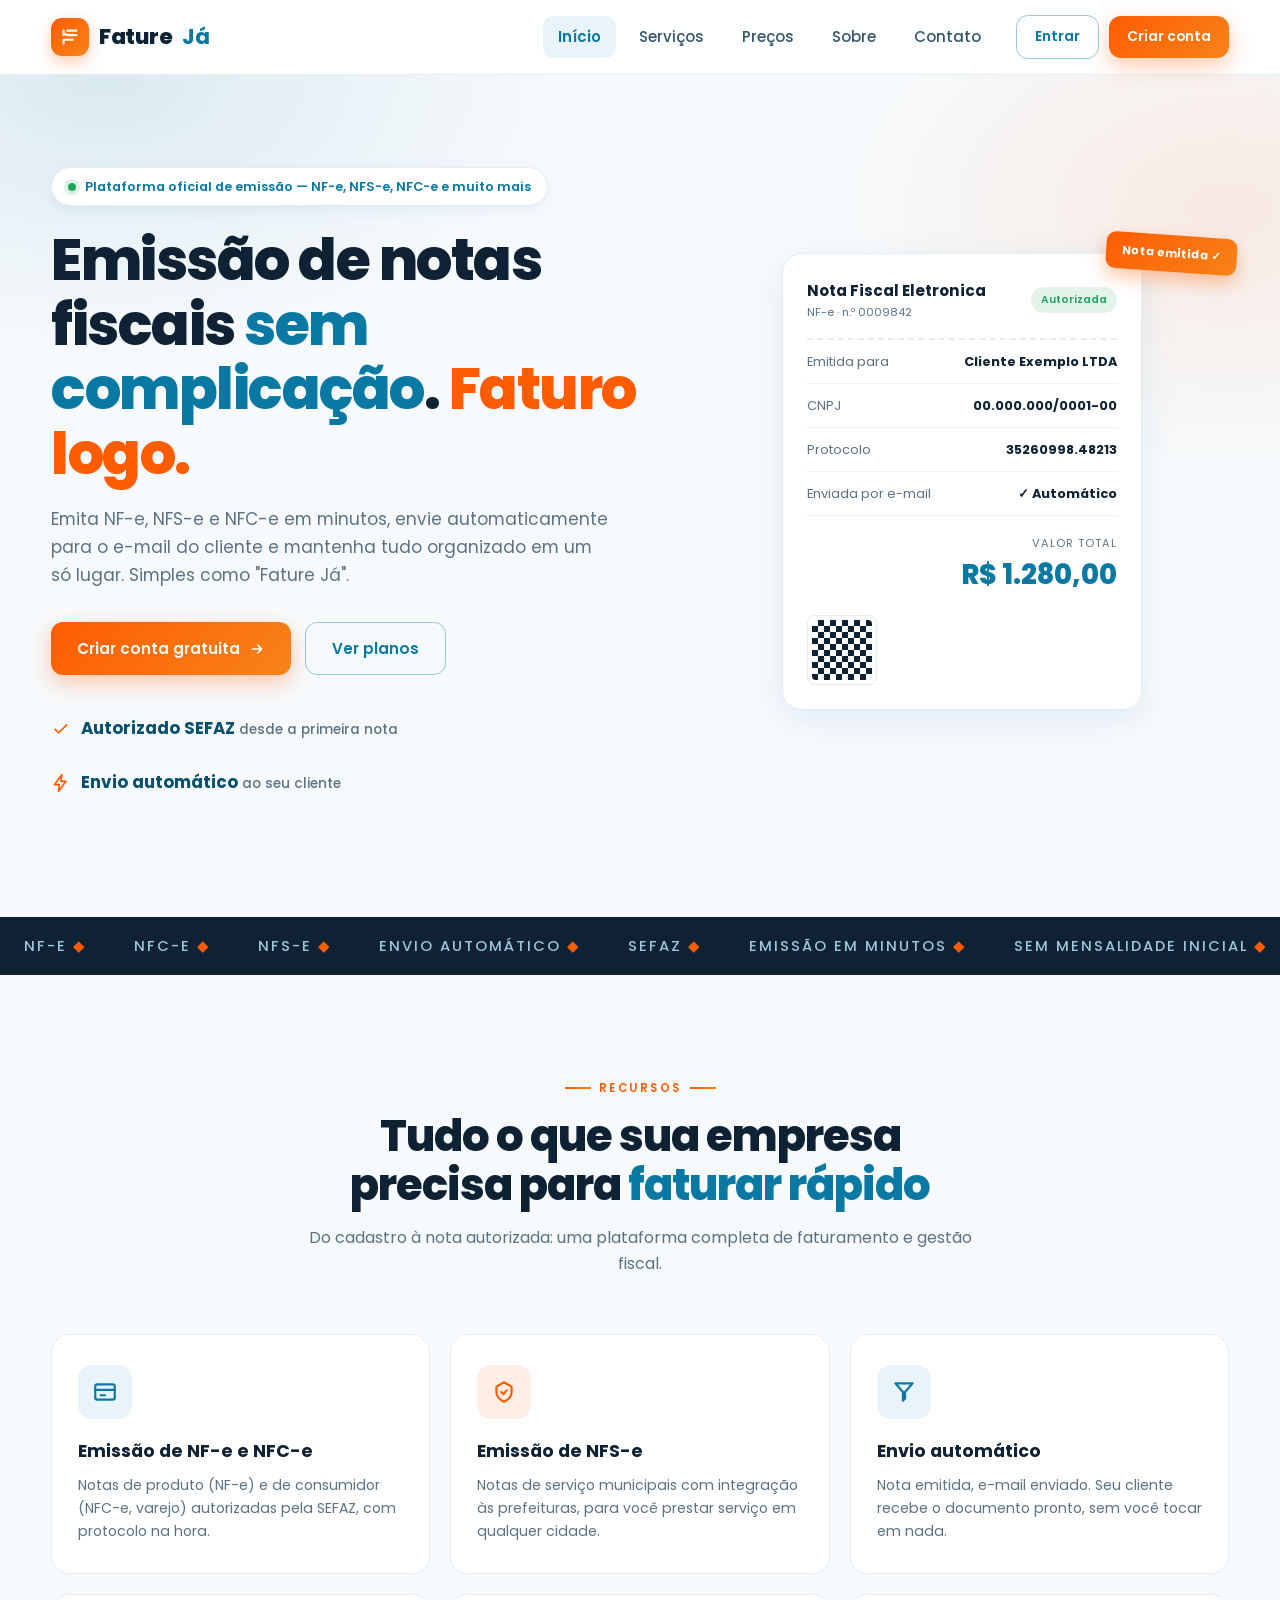
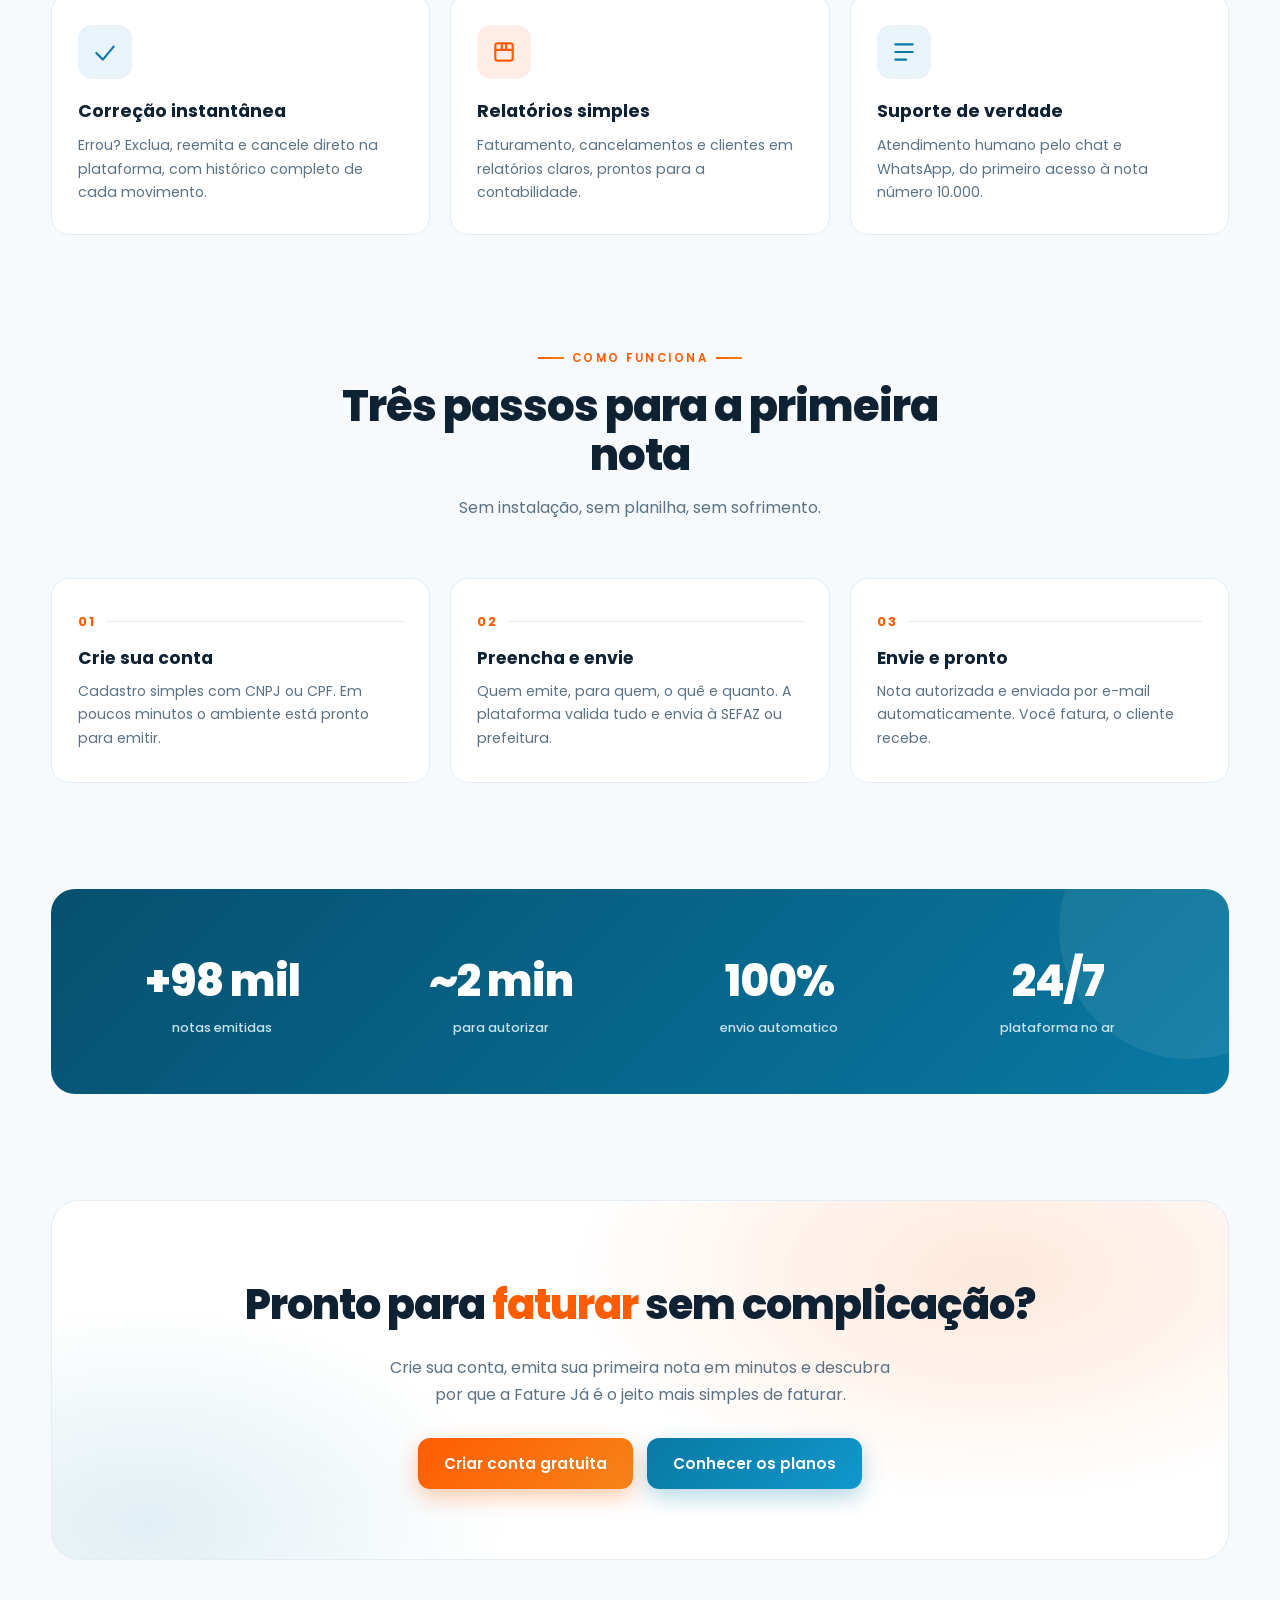
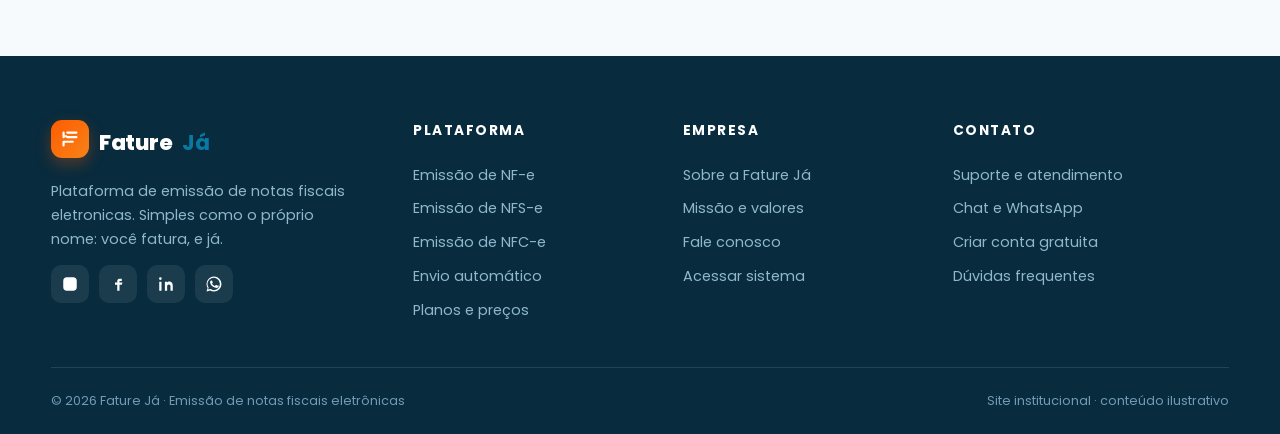
==== commit ea913ef3: "Adiciona NFC-e → index.html" ====
--- a/index.html
+++ b/index.html
@@ -3,7 +3,7 @@
 <head>
 <meta charset="UTF-8">
 <meta name="viewport" content="width=device-width, initial-scale=1.0">
-<meta name="description" content="Fature Já — emissão de notas fiscais (NF-e e NFS-e) rápida, segura e sem complicação. Conheça a plataforma.">
+<meta name="description" content="Fature Já — emissão de notas fiscais (NF-e, NFC-e e NFS-e) rápida, segura e sem complicação. Conheça a plataforma.">
 <title>Fature Já — Emissão de notas fiscais sem complicação</title>
 <link rel="icon" href="data:image/svg+xml,%3Csvg xmlns='http://www.w3.org/2000/svg' viewBox='0 0 32 32'%3E%3Crect width='32' height='32' rx='8' fill='%23FF5C00'/%3E%3Cpath d='M9 11h14M9 16h10M9 21h14' stroke='white' stroke-width='2.6' stroke-linecap='round'/%3E%3C/svg%3E">
 <link rel="stylesheet" href="css/style.css">
@@ -38,9 +38,9 @@
   <div class="container">
     <div class="grid">
       <div class="tx rv on">
-        <div class="pil"><i></i> Plataforma oficial de emissão — NF-e, NFS-e e muito mais</div>
+        <div class="pil"><i></i> Plataforma oficial de emissão — NF-e, NFS-e, NFC-e e muito mais</div>
         <h1>Emissão de notas fiscais <span>sem complicação</span>. <span class="or">Faturo logo.</span></h1>
-        <p class="sub">Emita NF-e e NFS-e em minutos, envie automaticamente para o e-mail do cliente e mantenha tudo organizado em um só lugar. Simples como "Fature Já".</p>
+        <p class="sub">Emita NF-e, NFS-e e NFC-e em minutos, envie automaticamente para o e-mail do cliente e mantenha tudo organizado em um só lugar. Simples como "Fature Já".</p>
         <div class="cta">
           <a class="btn primary" href="https://fatureja.enotafiscaleletronica.com.br/fatureja">Criar conta gratuita
             <svg width="16" height="16" viewBox="0 0 24 24" fill="none" stroke="#fff" stroke-width="2.4" stroke-linecap="round" stroke-linejoin="round"><path d="M5 12h14M13 6l6 6-6 6"/></svg>
@@ -78,8 +78,8 @@
 </section>
 
 <div class="mq"><div class="in">
-  <span>NF-e <em>◆</em></span><span>NFS-e <em>◆</em></span><span>Envio automático <em>◆</em></span><span>SEFAZ <em>◆</em></span><span>Emissão em minutos <em>◆</em></span><span>Sem mensalidade inicial <em>◆</em></span><span>Fature Já <em>◆</em></span>
-  <span>NF-e <em>◆</em></span><span>NFS-e <em>◆</em></span><span>Envio automático <em>◆</em></span><span>SEFAZ <em>◆</em></span><span>Emissão em minutos <em>◆</em></span><span>Sem mensalidade inicial <em>◆</em></span><span>Fature Já <em>◆</em></span>
+  <span>NF-e <em>◆</em></span><span>NFC-e <em>◆</em></span><span>NFS-e <em>◆</em></span><span>Envio automático <em>◆</em></span><span>SEFAZ <em>◆</em></span><span>Emissão em minutos <em>◆</em></span><span>Sem mensalidade inicial <em>◆</em></span><span>Fature Já <em>◆</em></span>
+  <span>NF-e <em>◆</em></span><span>NFC-e <em>◆</em></span><span>NFS-e <em>◆</em></span><span>Envio automático <em>◆</em></span><span>SEFAZ <em>◆</em></span><span>Emissão em minutos <em>◆</em></span><span>Sem mensalidade inicial <em>◆</em></span><span>Fature Já <em>◆</em></span>
 </div></div>
 
 <div class="sec">
@@ -90,7 +90,7 @@
       <p>Do cadastro à nota autorizada: uma plataforma completa de faturamento e gestão fiscal.</p>
     </div>
     <div class="feat">
-      <div class="f rv"><div class="ic"><svg viewBox="0 0 24 24"><rect x="3" y="5" width="18" height="14" rx="2"/><path d="M3 10h18M8 15h4"/></svg></div><h3>Emissão de NF-e</h3><p>Notas fiscais eletrônicas autorizadas pela SEFAZ, com validação automática e protocolo na hora.</p></div>
+      <div class="f rv"><div class="ic"><svg viewBox="0 0 24 24"><rect x="3" y="5" width="18" height="14" rx="2"/><path d="M3 10h18M8 15h4"/></svg></div><h3>Emissão de NF-e e NFC-e</h3><p>Notas de produto (NF-e) e de consumidor (NFC-e, varejo) autorizadas pela SEFAZ, com protocolo na hora.</p></div>
       <div class="f rv"><div class="ic"><svg viewBox="0 0 24 24"><path d="M12 3l7 4v5c0 5-3 7-7 9-4-2-7-4-7-9V7z"/><path d="M9.5 12l2 2 3-3.5"/></svg></div><h3>Emissão de NFS-e</h3><p>Notas de serviço municipais com integração às prefeituras, para você prestar serviço em qualquer cidade.</p></div>
       <div class="f rv"><div class="ic"><svg viewBox="0 0 24 24"><path d="M4 4h16l-7 8v6l-2 2v-8z"/></svg></div><h3>Envio automático</h3><p>Nota emitida, e-mail enviado. Seu cliente recebe o documento pronto, sem você tocar em nada.</p></div>
       <div class="f rv"><div class="ic"><svg viewBox="0 0 24 24"><path d="M4 13l6 6L20 7"/></svg></div><h3>Correção instantânea</h3><p>Errou? Exclua, reemita e cancele direto na plataforma, com histórico completo de cada movimento.</p></div>
@@ -156,6 +156,7 @@
         <h5>Plataforma</h5>
         <a href="servicos.html">Emissão de NF-e</a>
         <a href="servicos.html">Emissão de NFS-e</a>
+        <a href="servicos.html">Emissão de NFC-e</a>
         <a href="servicos.html">Envio automático</a>
         <a href="precos.html">Planos e preços</a>
       </div>
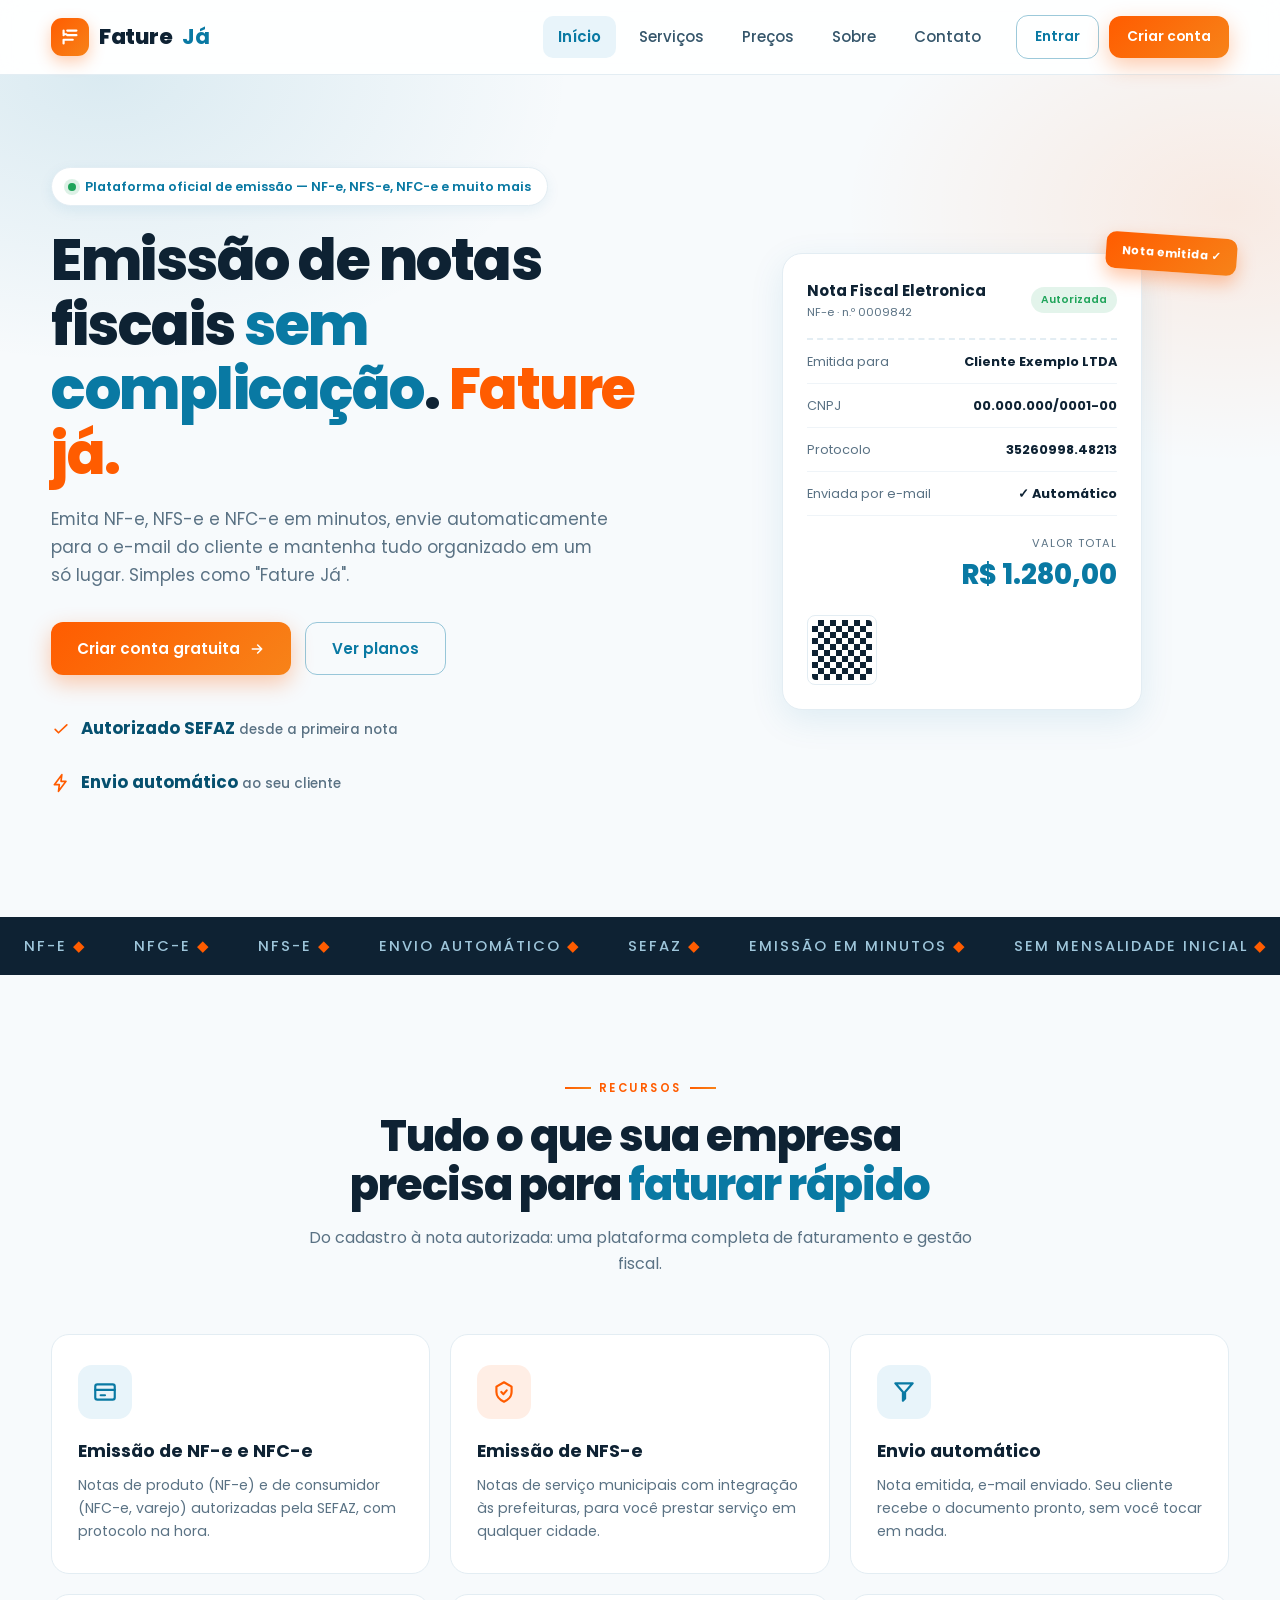
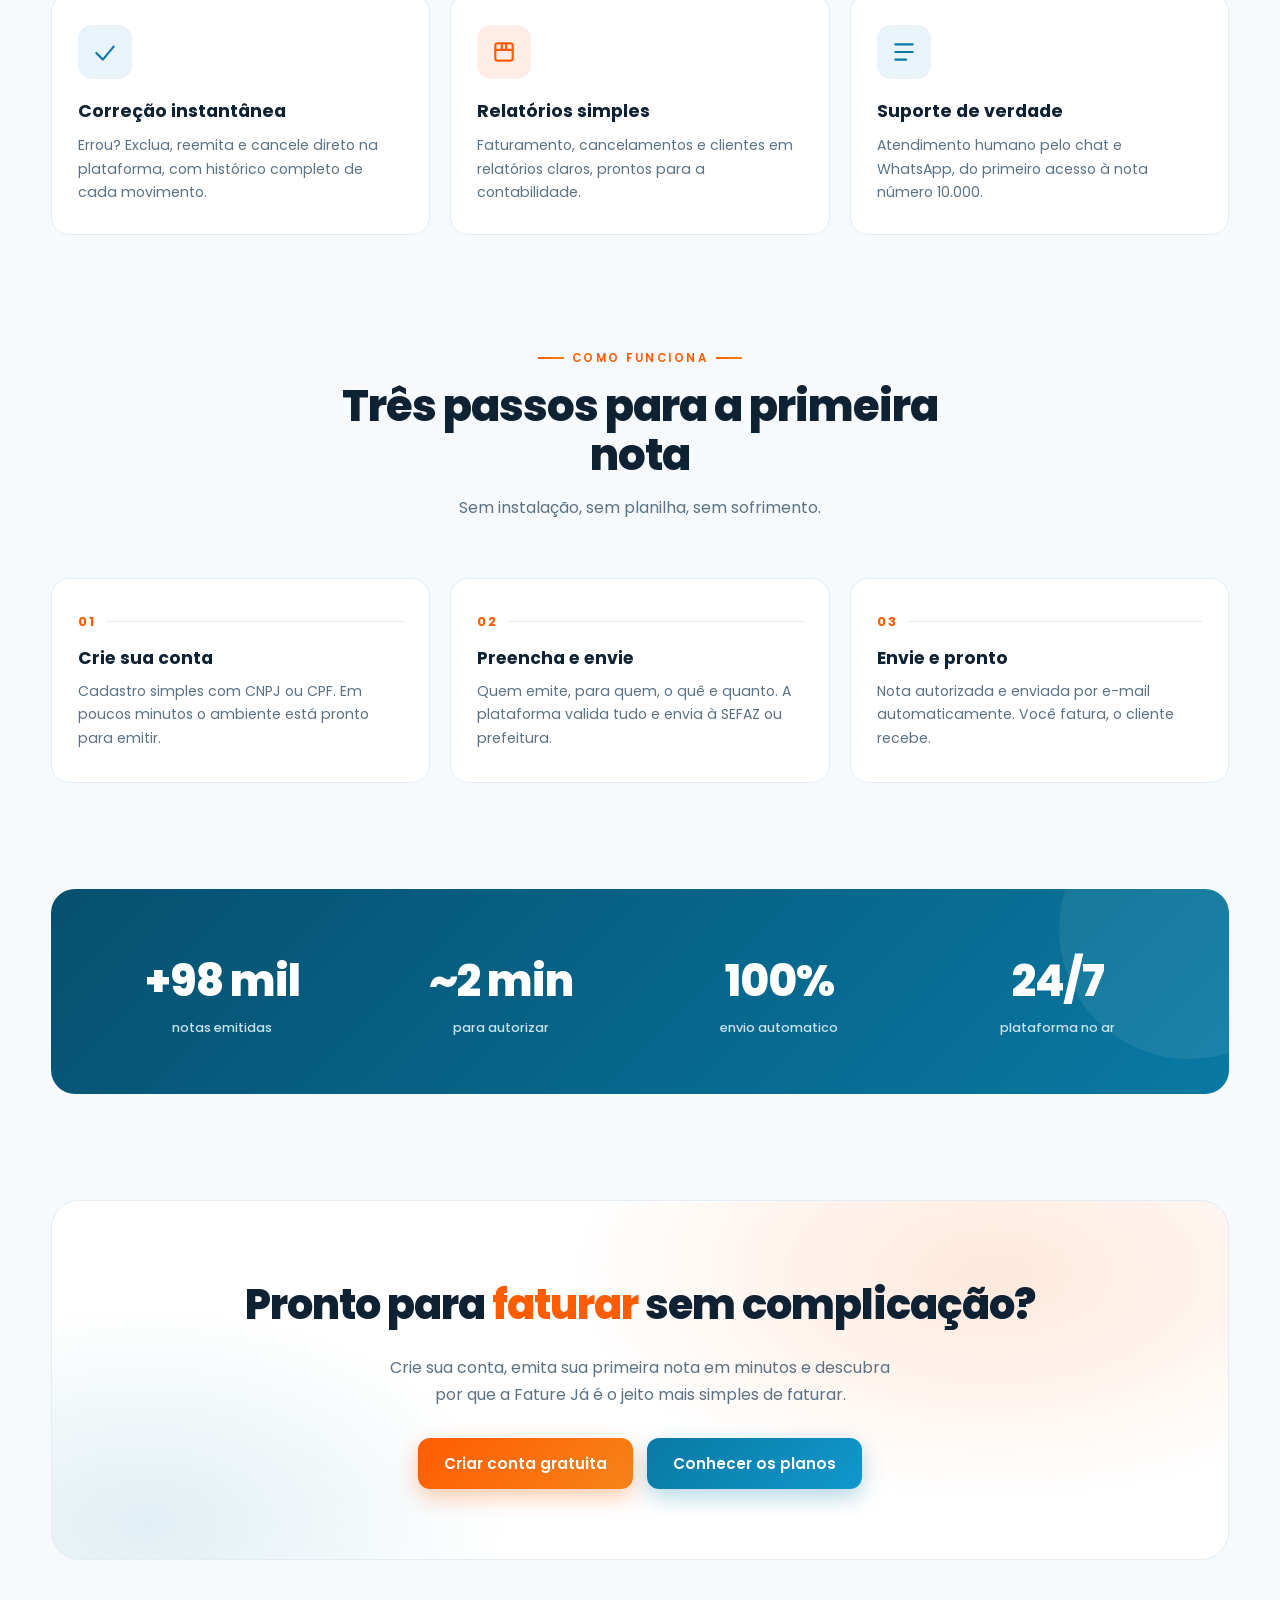
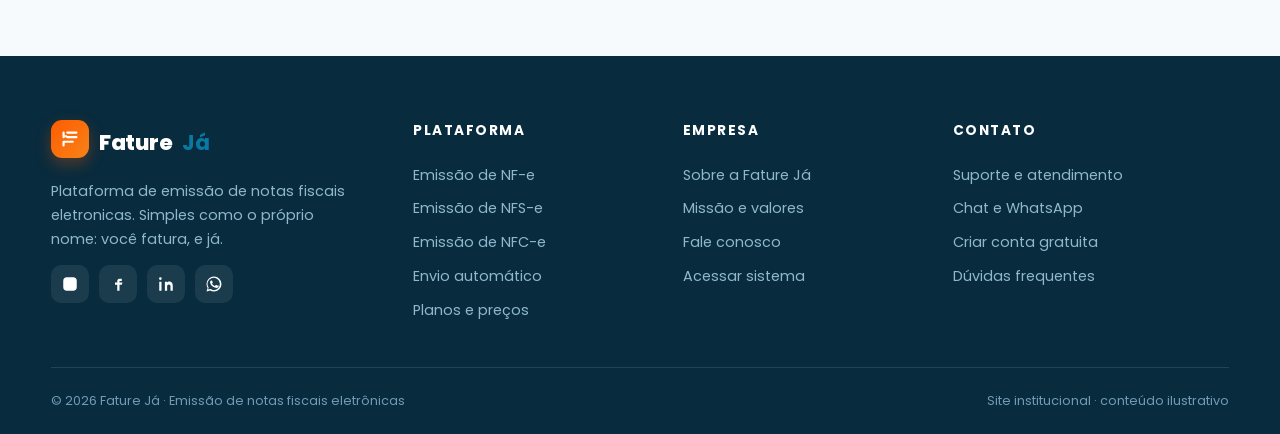
==== commit 9161b471: "Hero: 'Fature ja.'" ====
--- a/index.html
+++ b/index.html
@@ -39,7 +39,7 @@
     <div class="grid">
       <div class="tx rv on">
         <div class="pil"><i></i> Plataforma oficial de emissão — NF-e, NFS-e, NFC-e e muito mais</div>
-        <h1>Emissão de notas fiscais <span>sem complicação</span>. <span class="or">Faturo logo.</span></h1>
+        <h1>Emissão de notas fiscais <span>sem complicação</span>. <span class="or">Fature já.</span></h1>
         <p class="sub">Emita NF-e, NFS-e e NFC-e em minutos, envie automaticamente para o e-mail do cliente e mantenha tudo organizado em um só lugar. Simples como "Fature Já".</p>
         <div class="cta">
           <a class="btn primary" href="https://fatureja.enotafiscaleletronica.com.br/fatureja">Criar conta gratuita
